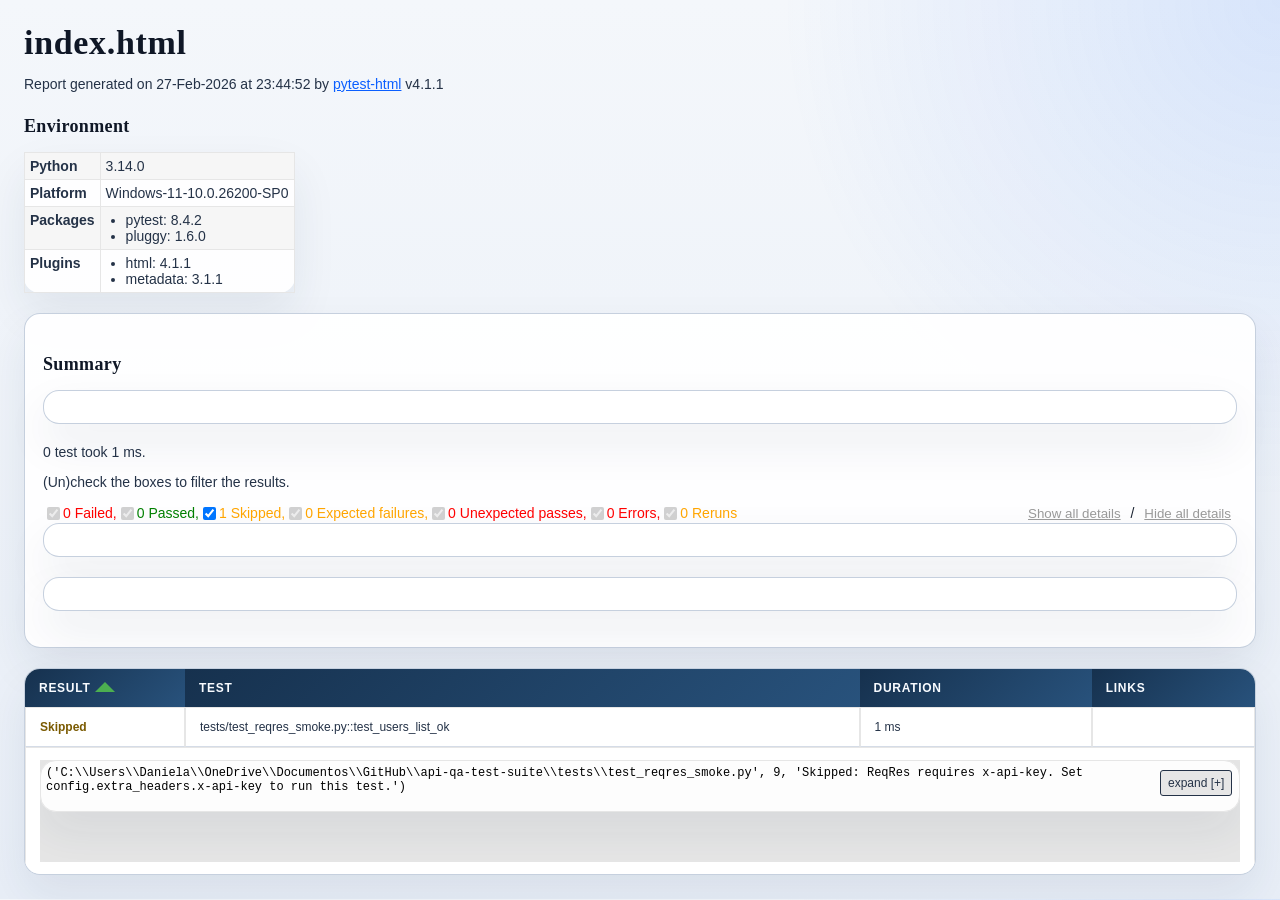
==== docs/assets/reports/api-qa/index.html @ 3cb4ff13 "Style pytest-html report" ====
<!DOCTYPE html>
<html>
  <head>
    <meta charset="utf-8"/>
    <title id="head-title">index.html</title>
      <style type="text/css">body {
  font-family: Helvetica, Arial, sans-serif;
  font-size: 12px;
  /* do not increase min-width as some may use split screens */
  min-width: 800px;
  color: #999;
}

h1 {
  font-size: 24px;
  color: black;
}

h2 {
  font-size: 16px;
  color: black;
}

p {
  color: black;
}

a {
  color: #999;
}

table {
  border-collapse: collapse;
}

/******************************
 * SUMMARY INFORMATION
 ******************************/
#environment td {
  padding: 5px;
  border: 1px solid #e6e6e6;
  vertical-align: top;
}
#environment tr:nth-child(odd) {
  background-color: #f6f6f6;
}
#environment ul {
  margin: 0;
  padding: 0 20px;
}

/******************************
 * TEST RESULT COLORS
 ******************************/
span.passed,
.passed .col-result {
  color: green;
}

span.skipped,
span.xfailed,
span.rerun,
.skipped .col-result,
.xfailed .col-result,
.rerun .col-result {
  color: orange;
}

span.error,
span.failed,
span.xpassed,
.error .col-result,
.failed .col-result,
.xpassed .col-result {
  color: red;
}

.col-links__extra {
  margin-right: 3px;
}

/******************************
 * RESULTS TABLE
 *
 * 1. Table Layout
 * 2. Extra
 * 3. Sorting items
 *
 ******************************/
/*------------------
 * 1. Table Layout
 *------------------*/
#results-table {
  border: 1px solid #e6e6e6;
  color: #999;
  font-size: 12px;
  width: 100%;
}
#results-table th,
#results-table td {
  padding: 5px;
  border: 1px solid #e6e6e6;
  text-align: left;
}
#results-table th {
  font-weight: bold;
}

/*------------------
 * 2. Extra
 *------------------*/
.logwrapper {
  max-height: 230px;
  overflow-y: scroll;
  background-color: #e6e6e6;
}
.logwrapper.expanded {
  max-height: none;
}
.logwrapper.expanded .logexpander:after {
  content: "collapse [-]";
}
.logwrapper .logexpander {
  z-index: 1;
  position: sticky;
  top: 10px;
  width: max-content;
  border: 1px solid;
  border-radius: 3px;
  padding: 5px 7px;
  margin: 10px 0 10px calc(100% - 80px);
  cursor: pointer;
  background-color: #e6e6e6;
}
.logwrapper .logexpander:after {
  content: "expand [+]";
}
.logwrapper .logexpander:hover {
  color: #000;
  border-color: #000;
}
.logwrapper .log {
  min-height: 40px;
  position: relative;
  top: -50px;
  height: calc(100% + 50px);
  border: 1px solid #e6e6e6;
  color: black;
  display: block;
  font-family: "Courier New", Courier, monospace;
  padding: 5px;
  padding-right: 80px;
  white-space: pre-wrap;
}

div.media {
  border: 1px solid #e6e6e6;
  float: right;
  height: 240px;
  margin: 0 5px;
  overflow: hidden;
  width: 320px;
}

.media-container {
  display: grid;
  grid-template-columns: 25px auto 25px;
  align-items: center;
  flex: 1 1;
  overflow: hidden;
  height: 200px;
}

.media-container--fullscreen {
  grid-template-columns: 0px auto 0px;
}

.media-container__nav--right,
.media-container__nav--left {
  text-align: center;
  cursor: pointer;
}

.media-container__viewport {
  cursor: pointer;
  text-align: center;
  height: inherit;
}
.media-container__viewport img,
.media-container__viewport video {
  object-fit: cover;
  width: 100%;
  max-height: 100%;
}

.media__name,
.media__counter {
  display: flex;
  flex-direction: row;
  justify-content: space-around;
  flex: 0 0 25px;
  align-items: center;
}

.collapsible td:not(.col-links) {
  cursor: pointer;
}
.collapsible td:not(.col-links):hover::after {
  color: #bbb;
  font-style: italic;
  cursor: pointer;
}

.col-result {
  width: 130px;
}
.col-result:hover::after {
  content: " (hide details)";
}

.col-result.collapsed:hover::after {
  content: " (show details)";
}

#environment-header h2:hover::after {
  content: " (hide details)";
  color: #bbb;
  font-style: italic;
  cursor: pointer;
  font-size: 12px;
}

#environment-header.collapsed h2:hover::after {
  content: " (show details)";
  color: #bbb;
  font-style: italic;
  cursor: pointer;
  font-size: 12px;
}

/*------------------
 * 3. Sorting items
 *------------------*/
.sortable {
  cursor: pointer;
}
.sortable.desc:after {
  content: " ";
  position: relative;
  left: 5px;
  bottom: -12.5px;
  border: 10px solid #4caf50;
  border-bottom: 0;
  border-left-color: transparent;
  border-right-color: transparent;
}
.sortable.asc:after {
  content: " ";
  position: relative;
  left: 5px;
  bottom: 12.5px;
  border: 10px solid #4caf50;
  border-top: 0;
  border-left-color: transparent;
  border-right-color: transparent;
}

.hidden, .summary__reload__button.hidden {
  display: none;
}

.summary__data {
  flex: 0 0 550px;
}
.summary__reload {
  flex: 1 1;
  display: flex;
  justify-content: center;
}
.summary__reload__button {
  flex: 0 0 300px;
  display: flex;
  color: white;
  font-weight: bold;
  background-color: #4caf50;
  text-align: center;
  justify-content: center;
  align-items: center;
  border-radius: 3px;
  cursor: pointer;
}
.summary__reload__button:hover {
  background-color: #46a049;
}
.summary__spacer {
  flex: 0 0 550px;
}

.controls {
  display: flex;
  justify-content: space-between;
}

.filters,
.collapse {
  display: flex;
  align-items: center;
}
.filters button,
.collapse button {
  color: #999;
  border: none;
  background: none;
  cursor: pointer;
  text-decoration: underline;
}
.filters button:hover,
.collapse button:hover {
  color: #ccc;
}

.filter__label {
  margin-right: 10px;
}

/******************************
 * CUSTOM CSS
 * config\pytest-html.css
 ******************************/

body {
  background:
    radial-gradient(circle at top right, rgba(11, 95, 255, 0.12), transparent 32%),
    linear-gradient(180deg, #f4f7fb 0%, #e8eef7 100%);
  color: #18212f;
  font-family: "Segoe UI", "Trebuchet MS", sans-serif;
  font-size: 14px;
  margin: 0;
  min-width: 0;
  padding: 24px;
}

h1,
h2,
h3,
h4,
h5,
h6 {
  color: #0f1726;
  font-family: "Georgia", "Times New Roman", serif;
  font-weight: 700;
  letter-spacing: 0.02em;
}

h1 {
  font-size: 34px;
  margin: 0 0 10px;
}

h2 {
  font-size: 18px;
  margin-top: 24px;
}

p,
span,
td,
th,
li {
  color: #243247;
}

a {
  color: #0b5fff;
}

#environment,
#results-table,
.log,
.additional-summary,
.summary {
  background: rgba(255, 255, 255, 0.92);
  border: 1px solid rgba(151, 169, 196, 0.55);
  border-radius: 16px;
  box-shadow: 0 20px 45px rgba(29, 45, 71, 0.08);
}

#environment,
.summary,
.additional-summary {
  margin-bottom: 20px;
  padding: 16px 18px;
}

#results-table {
  border-collapse: separate;
  border-spacing: 0;
  overflow: hidden;
  width: 100%;
}

#results-table th {
  background: linear-gradient(135deg, #16314e 0%, #28527c 100%);
  border: 0;
  color: #f8fbff;
  font-size: 12px;
  font-weight: 600;
  letter-spacing: 0.06em;
  padding: 12px 14px;
  text-transform: uppercase;
}

#results-table td {
  background: rgba(255, 255, 255, 0.9);
  border-bottom: 1px solid rgba(151, 169, 196, 0.4);
  padding: 12px 14px;
}

#results-table tr:last-child td {
  border-bottom: 0;
}

.results-table-row .col-result {
  font-weight: 700;
}

.passed .col-result {
  color: #0b7a4b;
}

.failed .col-result {
  color: #b42318;
}

.skipped .col-result {
  color: #7a5a00;
}

.log {
  margin-top: 14px;
  padding: 16px;
}

.log pre,
pre {
  background: #0f1726;
  border-radius: 12px;
  color: #e7edf7;
  overflow-x: auto;
  padding: 14px;
}

.filter,
.summary__data,
.toggleButton,
button {
  border-radius: 999px;
}

table#environment td:first-child,
table#environment th:first-child {
  font-weight: 700;
}

      </style>
    
  </head>
  <body>
    <h1 id="title">index.html</h1>
    <p>Report generated on 27-Feb-2026 at 23:44:52 by <a href="https://pypi.python.org/pypi/pytest-html">pytest-html</a>
        v4.1.1</p>
    <div id="environment-header">
      <h2>Environment</h2>
    </div>
    <table id="environment"></table>
    <!-- TEMPLATES -->
      <template id="template_environment_row">
      <tr>
        <td></td>
        <td></td>
      </tr>
    </template>
    <template id="template_results-table__body--empty">
      <tbody class="results-table-row">
        <tr id="not-found-message">
          <td colspan="4">No results found. Check the filters.</th>
        </tr>
    </template>
    <template id="template_results-table__tbody">
      <tbody class="results-table-row">
        <tr class="collapsible">
        </tr>
        <tr class="extras-row">
          <td class="extra" colspan="4">
            <div class="extraHTML"></div>
            <div class="media">
              <div class="media-container">
                  <div class="media-container__nav--left"><</div>
                  <div class="media-container__viewport">
                    <img src="" />
                    <video controls>
                      <source src="" type="video/mp4">
                    </video>
                  </div>
                  <div class="media-container__nav--right">></div>
                </div>
                <div class="media__name"></div>
                <div class="media__counter"></div>
            </div>
            <div class="logwrapper">
              <div class="logexpander"></div>
              <div class="log"></div>
            </div>
          </td>
        </tr>
      </tbody>
    </template>
    <!-- END TEMPLATES -->
    <div class="summary">
      <div class="summary__data">
        <h2>Summary</h2>
        <div class="additional-summary prefix">
        </div>
        <p class="run-count">0 test took 1 ms.</p>
        <p class="filter">(Un)check the boxes to filter the results.</p>
        <div class="summary__reload">
          <div class="summary__reload__button hidden" onclick="location.reload()">
            <div>There are still tests running. <br />Reload this page to get the latest results!</div>
          </div>
        </div>
        <div class="summary__spacer"></div>
        <div class="controls">
          <div class="filters">
            <input checked="true" class="filter" name="filter_checkbox" type="checkbox" data-test-result="failed" disabled/>
            <span class="failed">0 Failed,</span>
            <input checked="true" class="filter" name="filter_checkbox" type="checkbox" data-test-result="passed" disabled/>
            <span class="passed">0 Passed,</span>
            <input checked="true" class="filter" name="filter_checkbox" type="checkbox" data-test-result="skipped" />
            <span class="skipped">1 Skipped,</span>
            <input checked="true" class="filter" name="filter_checkbox" type="checkbox" data-test-result="xfailed" disabled/>
            <span class="xfailed">0 Expected failures,</span>
            <input checked="true" class="filter" name="filter_checkbox" type="checkbox" data-test-result="xpassed" disabled/>
            <span class="xpassed">0 Unexpected passes,</span>
            <input checked="true" class="filter" name="filter_checkbox" type="checkbox" data-test-result="error" disabled/>
            <span class="error">0 Errors,</span>
            <input checked="true" class="filter" name="filter_checkbox" type="checkbox" data-test-result="rerun" disabled/>
            <span class="rerun">0 Reruns</span>
          </div>
          <div class="collapse">
            <button id="show_all_details">Show all details</button>&nbsp;/&nbsp;<button id="hide_all_details">Hide all details</button>
          </div>
        </div>
      </div>
      <div class="additional-summary summary">
      </div>
      <div class="additional-summary postfix">
      </div>
    </div>
    <table id="results-table">
      <thead id="results-table-head">
        <tr>
          <th class="sortable" data-column-type="result">Result</th>
          <th class="sortable" data-column-type="testId">Test</th>
          <th class="sortable" data-column-type="duration">Duration</th>
          <th>Links</th>
        </tr>
      </thead>
    </table>
  </body>
  <footer>
    <div id="data-container" data-jsonblob="{&#34;environment&#34;: {&#34;Python&#34;: &#34;3.14.0&#34;, &#34;Platform&#34;: &#34;Windows-11-10.0.26200-SP0&#34;, &#34;Packages&#34;: {&#34;pytest&#34;: &#34;8.4.2&#34;, &#34;pluggy&#34;: &#34;1.6.0&#34;}, &#34;Plugins&#34;: {&#34;html&#34;: &#34;4.1.1&#34;, &#34;metadata&#34;: &#34;3.1.1&#34;}}, &#34;tests&#34;: {&#34;tests/test_reqres_smoke.py::test_users_list_ok&#34;: [{&#34;extras&#34;: [], &#34;result&#34;: &#34;Skipped&#34;, &#34;testId&#34;: &#34;tests/test_reqres_smoke.py::test_users_list_ok&#34;, &#34;duration&#34;: &#34;1 ms&#34;, &#34;resultsTableRow&#34;: [&#34;&lt;td class=\&#34;col-result\&#34;&gt;Skipped&lt;/td&gt;&#34;, &#34;&lt;td class=\&#34;col-testId\&#34;&gt;tests/test_reqres_smoke.py::test_users_list_ok&lt;/td&gt;&#34;, &#34;&lt;td class=\&#34;col-duration\&#34;&gt;1 ms&lt;/td&gt;&#34;, &#34;&lt;td class=\&#34;col-links\&#34;&gt;&lt;/td&gt;&#34;], &#34;log&#34;: &#34;(&amp;#x27;C:\\\\Users\\\\Daniela\\\\OneDrive\\\\Documentos\\\\GitHub\\\\api-qa-test-suite\\\\tests\\\\test_reqres_smoke.py&amp;#x27;, 9, &amp;#x27;Skipped: ReqRes requires x-api-key. Set config.extra_headers.x-api-key to run this test.&amp;#x27;)\n&#34;}]}, &#34;renderCollapsed&#34;: [&#34;passed&#34;], &#34;initialSort&#34;: &#34;result&#34;, &#34;title&#34;: &#34;index.html&#34;}"></div>
    <script>
      (function(){function r(e,n,t){function o(i,f){if(!n[i]){if(!e[i]){var c="function"==typeof require&&require;if(!f&&c)return c(i,!0);if(u)return u(i,!0);var a=new Error("Cannot find module '"+i+"'");throw a.code="MODULE_NOT_FOUND",a}var p=n[i]={exports:{}};e[i][0].call(p.exports,function(r){var n=e[i][1][r];return o(n||r)},p,p.exports,r,e,n,t)}return n[i].exports}for(var u="function"==typeof require&&require,i=0;i<t.length;i++)o(t[i]);return o}return r})()({1:[function(require,module,exports){
const { getCollapsedCategory, setCollapsedIds } = require('./storage.js')

class DataManager {
    setManager(data) {
        const collapsedCategories = [...getCollapsedCategory(data.renderCollapsed)]
        const collapsedIds = []
        const tests = Object.values(data.tests).flat().map((test, index) => {
            const collapsed = collapsedCategories.includes(test.result.toLowerCase())
            const id = `test_${index}`
            if (collapsed) {
                collapsedIds.push(id)
            }
            return {
                ...test,
                id,
                collapsed,
            }
        })
        const dataBlob = { ...data, tests }
        this.data = { ...dataBlob }
        this.renderData = { ...dataBlob }
        setCollapsedIds(collapsedIds)
    }

    get allData() {
        return { ...this.data }
    }

    resetRender() {
        this.renderData = { ...this.data }
    }

    setRender(data) {
        this.renderData.tests = [...data]
    }

    toggleCollapsedItem(id) {
        this.renderData.tests = this.renderData.tests.map((test) =>
            test.id === id ? { ...test, collapsed: !test.collapsed } : test,
        )
    }

    set allCollapsed(collapsed) {
        this.renderData = { ...this.renderData, tests: [...this.renderData.tests.map((test) => (
            { ...test, collapsed }
        ))] }
    }

    get testSubset() {
        return [...this.renderData.tests]
    }

    get environment() {
        return this.renderData.environment
    }

    get initialSort() {
        return this.data.initialSort
    }
}

module.exports = {
    manager: new DataManager(),
}

},{"./storage.js":8}],2:[function(require,module,exports){
const mediaViewer = require('./mediaviewer.js')
const templateEnvRow = document.getElementById('template_environment_row')
const templateResult = document.getElementById('template_results-table__tbody')

function htmlToElements(html) {
    const temp = document.createElement('template')
    temp.innerHTML = html
    return temp.content.childNodes
}

const find = (selector, elem) => {
    if (!elem) {
        elem = document
    }
    return elem.querySelector(selector)
}

const findAll = (selector, elem) => {
    if (!elem) {
        elem = document
    }
    return [...elem.querySelectorAll(selector)]
}

const dom = {
    getStaticRow: (key, value) => {
        const envRow = templateEnvRow.content.cloneNode(true)
        const isObj = typeof value === 'object' && value !== null
        const values = isObj ? Object.keys(value).map((k) => `${k}: ${value[k]}`) : null

        const valuesElement = htmlToElements(
            values ? `<ul>${values.map((val) => `<li>${val}</li>`).join('')}<ul>` : `<div>${value}</div>`)[0]
        const td = findAll('td', envRow)
        td[0].textContent = key
        td[1].appendChild(valuesElement)

        return envRow
    },
    getResultTBody: ({ testId, id, log, extras, resultsTableRow, tableHtml, result, collapsed }) => {
        const resultBody = templateResult.content.cloneNode(true)
        resultBody.querySelector('tbody').classList.add(result.toLowerCase())
        resultBody.querySelector('tbody').id = testId
        resultBody.querySelector('.collapsible').dataset.id = id

        resultsTableRow.forEach((html) => {
            const t = document.createElement('template')
            t.innerHTML = html
            resultBody.querySelector('.collapsible').appendChild(t.content)
        })

        if (log) {
            // Wrap lines starting with "E" with span.error to color those lines red
            const wrappedLog = log.replace(/^E.*$/gm, (match) => `<span class="error">${match}</span>`)
            resultBody.querySelector('.log').innerHTML = wrappedLog
        } else {
            resultBody.querySelector('.log').remove()
        }

        if (collapsed) {
            resultBody.querySelector('.collapsible > td')?.classList.add('collapsed')
            resultBody.querySelector('.extras-row').classList.add('hidden')
        } else {
            resultBody.querySelector('.collapsible > td')?.classList.remove('collapsed')
        }

        const media = []
        extras?.forEach(({ name, format_type, content }) => {
            if (['image', 'video'].includes(format_type)) {
                media.push({ path: content, name, format_type })
            }

            if (format_type === 'html') {
                resultBody.querySelector('.extraHTML').insertAdjacentHTML('beforeend', `<div>${content}</div>`)
            }
        })
        mediaViewer.setup(resultBody, media)

        // Add custom html from the pytest_html_results_table_html hook
        tableHtml?.forEach((item) => {
            resultBody.querySelector('td[class="extra"]').insertAdjacentHTML('beforeend', item)
        })

        return resultBody
    },
}

module.exports = {
    dom,
    htmlToElements,
    find,
    findAll,
}

},{"./mediaviewer.js":6}],3:[function(require,module,exports){
const { manager } = require('./datamanager.js')
const { doSort } = require('./sort.js')
const storageModule = require('./storage.js')

const getFilteredSubSet = (filter) =>
    manager.allData.tests.filter(({ result }) => filter.includes(result.toLowerCase()))

const doInitFilter = () => {
    const currentFilter = storageModule.getVisible()
    const filteredSubset = getFilteredSubSet(currentFilter)
    manager.setRender(filteredSubset)
}

const doFilter = (type, show) => {
    if (show) {
        storageModule.showCategory(type)
    } else {
        storageModule.hideCategory(type)
    }

    const currentFilter = storageModule.getVisible()
    const filteredSubset = getFilteredSubSet(currentFilter)
    manager.setRender(filteredSubset)

    const sortColumn = storageModule.getSort()
    doSort(sortColumn, true)
}

module.exports = {
    doFilter,
    doInitFilter,
}

},{"./datamanager.js":1,"./sort.js":7,"./storage.js":8}],4:[function(require,module,exports){
const { redraw, bindEvents, renderStatic } = require('./main.js')
const { doInitFilter } = require('./filter.js')
const { doInitSort } = require('./sort.js')
const { manager } = require('./datamanager.js')
const data = JSON.parse(document.getElementById('data-container').dataset.jsonblob)

function init() {
    manager.setManager(data)
    doInitFilter()
    doInitSort()
    renderStatic()
    redraw()
    bindEvents()
}

init()

},{"./datamanager.js":1,"./filter.js":3,"./main.js":5,"./sort.js":7}],5:[function(require,module,exports){
const { dom, find, findAll } = require('./dom.js')
const { manager } = require('./datamanager.js')
const { doSort } = require('./sort.js')
const { doFilter } = require('./filter.js')
const {
    getVisible,
    getCollapsedIds,
    setCollapsedIds,
    getSort,
    getSortDirection,
    possibleFilters,
} = require('./storage.js')

const removeChildren = (node) => {
    while (node.firstChild) {
        node.removeChild(node.firstChild)
    }
}

const renderStatic = () => {
    const renderEnvironmentTable = () => {
        const environment = manager.environment
        const rows = Object.keys(environment).map((key) => dom.getStaticRow(key, environment[key]))
        const table = document.getElementById('environment')
        removeChildren(table)
        rows.forEach((row) => table.appendChild(row))
    }
    renderEnvironmentTable()
}

const addItemToggleListener = (elem) => {
    elem.addEventListener('click', ({ target }) => {
        const id = target.parentElement.dataset.id
        manager.toggleCollapsedItem(id)

        const collapsedIds = getCollapsedIds()
        if (collapsedIds.includes(id)) {
            const updated = collapsedIds.filter((item) => item !== id)
            setCollapsedIds(updated)
        } else {
            collapsedIds.push(id)
            setCollapsedIds(collapsedIds)
        }
        redraw()
    })
}

const renderContent = (tests) => {
    const sortAttr = getSort(manager.initialSort)
    const sortAsc = JSON.parse(getSortDirection())
    const rows = tests.map(dom.getResultTBody)
    const table = document.getElementById('results-table')
    const tableHeader = document.getElementById('results-table-head')

    const newTable = document.createElement('table')
    newTable.id = 'results-table'

    // remove all sorting classes and set the relevant
    findAll('.sortable', tableHeader).forEach((elem) => elem.classList.remove('asc', 'desc'))
    tableHeader.querySelector(`.sortable[data-column-type="${sortAttr}"]`)?.classList.add(sortAsc ? 'desc' : 'asc')
    newTable.appendChild(tableHeader)

    if (!rows.length) {
        const emptyTable = document.getElementById('template_results-table__body--empty').content.cloneNode(true)
        newTable.appendChild(emptyTable)
    } else {
        rows.forEach((row) => {
            if (!!row) {
                findAll('.collapsible td:not(.col-links', row).forEach(addItemToggleListener)
                find('.logexpander', row).addEventListener('click',
                    (evt) => evt.target.parentNode.classList.toggle('expanded'),
                )
                newTable.appendChild(row)
            }
        })
    }

    table.replaceWith(newTable)
}

const renderDerived = () => {
    const currentFilter = getVisible()
    possibleFilters.forEach((result) => {
        const input = document.querySelector(`input[data-test-result="${result}"]`)
        input.checked = currentFilter.includes(result)
    })
}

const bindEvents = () => {
    const filterColumn = (evt) => {
        const { target: element } = evt
        const { testResult } = element.dataset

        doFilter(testResult, element.checked)
        const collapsedIds = getCollapsedIds()
        const updated = manager.renderData.tests.map((test) => {
            return {
                ...test,
                collapsed: collapsedIds.includes(test.id),
            }
        })
        manager.setRender(updated)
        redraw()
    }

    const header = document.getElementById('environment-header')
    header.addEventListener('click', () => {
        const table = document.getElementById('environment')
        table.classList.toggle('hidden')
        header.classList.toggle('collapsed')
    })

    findAll('input[name="filter_checkbox"]').forEach((elem) => {
        elem.addEventListener('click', filterColumn)
    })

    findAll('.sortable').forEach((elem) => {
        elem.addEventListener('click', (evt) => {
            const { target: element } = evt
            const { columnType } = element.dataset
            doSort(columnType)
            redraw()
        })
    })

    document.getElementById('show_all_details').addEventListener('click', () => {
        manager.allCollapsed = false
        setCollapsedIds([])
        redraw()
    })
    document.getElementById('hide_all_details').addEventListener('click', () => {
        manager.allCollapsed = true
        const allIds = manager.renderData.tests.map((test) => test.id)
        setCollapsedIds(allIds)
        redraw()
    })
}

const redraw = () => {
    const { testSubset } = manager

    renderContent(testSubset)
    renderDerived()
}

module.exports = {
    redraw,
    bindEvents,
    renderStatic,
}

},{"./datamanager.js":1,"./dom.js":2,"./filter.js":3,"./sort.js":7,"./storage.js":8}],6:[function(require,module,exports){
class MediaViewer {
    constructor(assets) {
        this.assets = assets
        this.index = 0
    }

    nextActive() {
        this.index = this.index === this.assets.length - 1 ? 0 : this.index + 1
        return [this.activeFile, this.index]
    }

    prevActive() {
        this.index = this.index === 0 ? this.assets.length - 1 : this.index -1
        return [this.activeFile, this.index]
    }

    get currentIndex() {
        return this.index
    }

    get activeFile() {
        return this.assets[this.index]
    }
}


const setup = (resultBody, assets) => {
    if (!assets.length) {
        resultBody.querySelector('.media').classList.add('hidden')
        return
    }

    const mediaViewer = new MediaViewer(assets)
    const container = resultBody.querySelector('.media-container')
    const leftArrow = resultBody.querySelector('.media-container__nav--left')
    const rightArrow = resultBody.querySelector('.media-container__nav--right')
    const mediaName = resultBody.querySelector('.media__name')
    const counter = resultBody.querySelector('.media__counter')
    const imageEl = resultBody.querySelector('img')
    const sourceEl = resultBody.querySelector('source')
    const videoEl = resultBody.querySelector('video')

    const setImg = (media, index) => {
        if (media?.format_type === 'image') {
            imageEl.src = media.path

            imageEl.classList.remove('hidden')
            videoEl.classList.add('hidden')
        } else if (media?.format_type === 'video') {
            sourceEl.src = media.path

            videoEl.classList.remove('hidden')
            imageEl.classList.add('hidden')
        }

        mediaName.innerText = media?.name
        counter.innerText = `${index + 1} / ${assets.length}`
    }
    setImg(mediaViewer.activeFile, mediaViewer.currentIndex)

    const moveLeft = () => {
        const [media, index] = mediaViewer.prevActive()
        setImg(media, index)
    }
    const doRight = () => {
        const [media, index] = mediaViewer.nextActive()
        setImg(media, index)
    }
    const openImg = () => {
        window.open(mediaViewer.activeFile.path, '_blank')
    }
    if (assets.length === 1) {
        container.classList.add('media-container--fullscreen')
    } else {
        leftArrow.addEventListener('click', moveLeft)
        rightArrow.addEventListener('click', doRight)
    }
    imageEl.addEventListener('click', openImg)
}

module.exports = {
    setup,
}

},{}],7:[function(require,module,exports){
const { manager } = require('./datamanager.js')
const storageModule = require('./storage.js')

const genericSort = (list, key, ascending, customOrder) => {
    let sorted
    if (customOrder) {
        sorted = list.sort((a, b) => {
            const aValue = a.result.toLowerCase()
            const bValue = b.result.toLowerCase()

            const aIndex = customOrder.findIndex((item) => item.toLowerCase() === aValue)
            const bIndex = customOrder.findIndex((item) => item.toLowerCase() === bValue)

            // Compare the indices to determine the sort order
            return aIndex - bIndex
        })
    } else {
        sorted = list.sort((a, b) => a[key] === b[key] ? 0 : a[key] > b[key] ? 1 : -1)
    }

    if (ascending) {
        sorted.reverse()
    }
    return sorted
}

const durationSort = (list, ascending) => {
    const parseDuration = (duration) => {
        if (duration.includes(':')) {
            // If it's in the format "HH:mm:ss"
            const [hours, minutes, seconds] = duration.split(':').map(Number)
            return (hours * 3600 + minutes * 60 + seconds) * 1000
        } else {
            // If it's in the format "nnn ms"
            return parseInt(duration)
        }
    }
    const sorted = list.sort((a, b) => parseDuration(a['duration']) - parseDuration(b['duration']))
    if (ascending) {
        sorted.reverse()
    }
    return sorted
}

const doInitSort = () => {
    const type = storageModule.getSort(manager.initialSort)
    const ascending = storageModule.getSortDirection()
    const list = manager.testSubset
    const initialOrder = ['Error', 'Failed', 'Rerun', 'XFailed', 'XPassed', 'Skipped', 'Passed']

    storageModule.setSort(type)
    storageModule.setSortDirection(ascending)

    if (type?.toLowerCase() === 'original') {
        manager.setRender(list)
    } else {
        let sortedList
        switch (type) {
        case 'duration':
            sortedList = durationSort(list, ascending)
            break
        case 'result':
            sortedList = genericSort(list, type, ascending, initialOrder)
            break
        default:
            sortedList = genericSort(list, type, ascending)
            break
        }
        manager.setRender(sortedList)
    }
}

const doSort = (type, skipDirection) => {
    const newSortType = storageModule.getSort(manager.initialSort) !== type
    const currentAsc = storageModule.getSortDirection()
    let ascending
    if (skipDirection) {
        ascending = currentAsc
    } else {
        ascending = newSortType ? false : !currentAsc
    }
    storageModule.setSort(type)
    storageModule.setSortDirection(ascending)

    const list = manager.testSubset
    const sortedList = type === 'duration' ? durationSort(list, ascending) : genericSort(list, type, ascending)
    manager.setRender(sortedList)
}

module.exports = {
    doInitSort,
    doSort,
}

},{"./datamanager.js":1,"./storage.js":8}],8:[function(require,module,exports){
const possibleFilters = [
    'passed',
    'skipped',
    'failed',
    'error',
    'xfailed',
    'xpassed',
    'rerun',
]

const getVisible = () => {
    const url = new URL(window.location.href)
    const settings = new URLSearchParams(url.search).get('visible')
    const lower = (item) => {
        const lowerItem = item.toLowerCase()
        if (possibleFilters.includes(lowerItem)) {
            return lowerItem
        }
        return null
    }
    return settings === null ?
        possibleFilters :
        [...new Set(settings?.split(',').map(lower).filter((item) => item))]
}

const hideCategory = (categoryToHide) => {
    const url = new URL(window.location.href)
    const visibleParams = new URLSearchParams(url.search).get('visible')
    const currentVisible = visibleParams ? visibleParams.split(',') : [...possibleFilters]
    const settings = [...new Set(currentVisible)].filter((f) => f !== categoryToHide).join(',')

    url.searchParams.set('visible', settings)
    window.history.pushState({}, null, unescape(url.href))
}

const showCategory = (categoryToShow) => {
    if (typeof window === 'undefined') {
        return
    }
    const url = new URL(window.location.href)
    const currentVisible = new URLSearchParams(url.search).get('visible')?.split(',').filter(Boolean) ||
        [...possibleFilters]
    const settings = [...new Set([categoryToShow, ...currentVisible])]
    const noFilter = possibleFilters.length === settings.length || !settings.length

    noFilter ? url.searchParams.delete('visible') : url.searchParams.set('visible', settings.join(','))
    window.history.pushState({}, null, unescape(url.href))
}

const getSort = (initialSort) => {
    const url = new URL(window.location.href)
    let sort = new URLSearchParams(url.search).get('sort')
    if (!sort) {
        sort = initialSort || 'result'
    }
    return sort
}

const setSort = (type) => {
    const url = new URL(window.location.href)
    url.searchParams.set('sort', type)
    window.history.pushState({}, null, unescape(url.href))
}

const getCollapsedCategory = (renderCollapsed) => {
    let categories
    if (typeof window !== 'undefined') {
        const url = new URL(window.location.href)
        const collapsedItems = new URLSearchParams(url.search).get('collapsed')
        switch (true) {
        case !renderCollapsed && collapsedItems === null:
            categories = ['passed']
            break
        case collapsedItems?.length === 0 || /^["']{2}$/.test(collapsedItems):
            categories = []
            break
        case /^all$/.test(collapsedItems) || collapsedItems === null && /^all$/.test(renderCollapsed):
            categories = [...possibleFilters]
            break
        default:
            categories = collapsedItems?.split(',').map((item) => item.toLowerCase()) || renderCollapsed
            break
        }
    } else {
        categories = []
    }
    return categories
}

const getSortDirection = () => JSON.parse(sessionStorage.getItem('sortAsc')) || false
const setSortDirection = (ascending) => sessionStorage.setItem('sortAsc', ascending)

const getCollapsedIds = () => JSON.parse(sessionStorage.getItem('collapsedIds')) || []
const setCollapsedIds = (list) => sessionStorage.setItem('collapsedIds', JSON.stringify(list))

module.exports = {
    getVisible,
    hideCategory,
    showCategory,
    getCollapsedIds,
    setCollapsedIds,
    getSort,
    setSort,
    getSortDirection,
    setSortDirection,
    getCollapsedCategory,
    possibleFilters,
}

},{}]},{},[4]);
    </script>
  </footer>
</html>
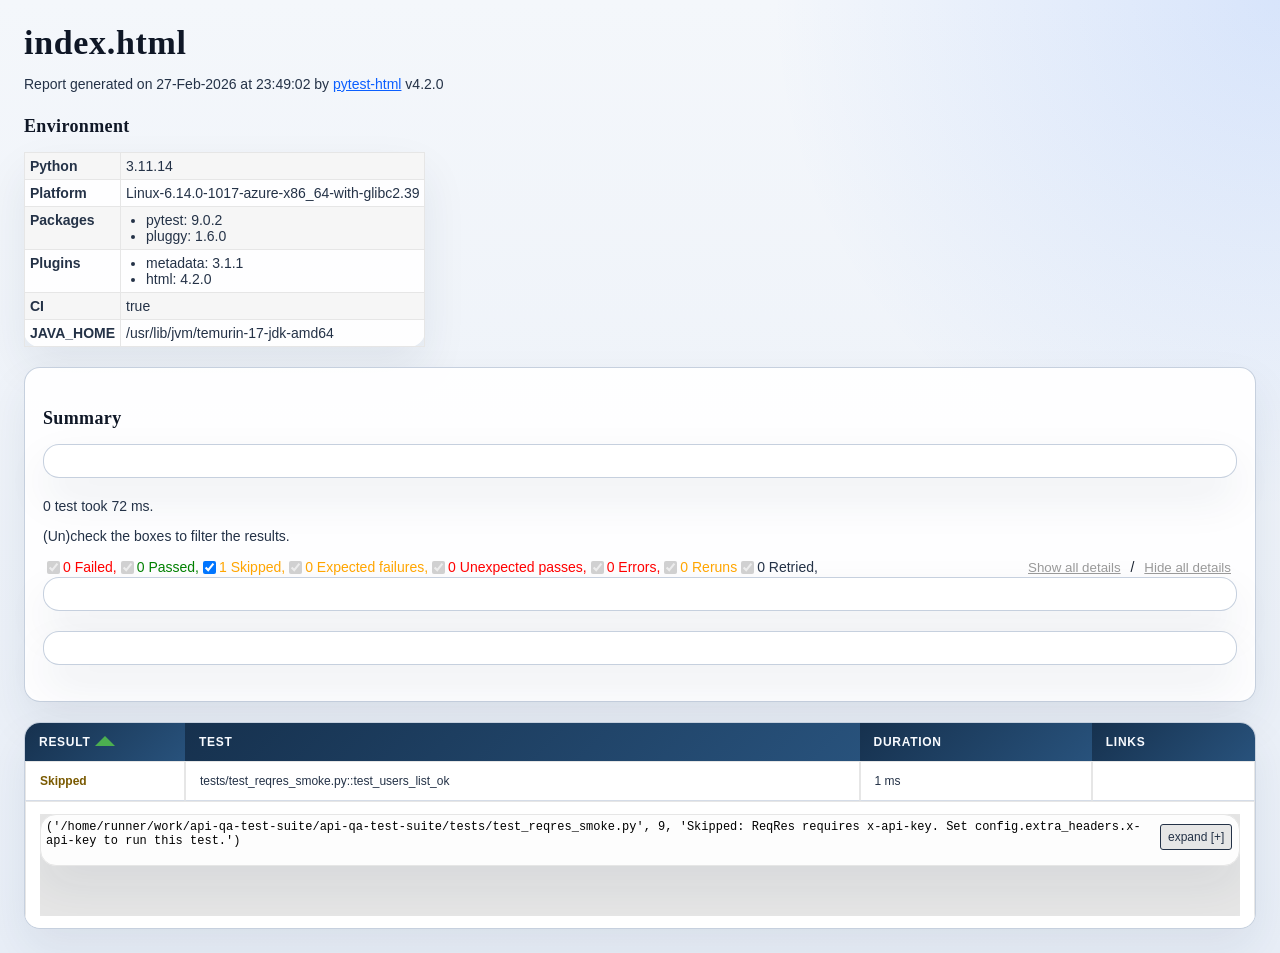
==== commit 80835c65: "Update API QA report" ====
--- a/docs/assets/reports/api-qa/index.html
+++ b/docs/assets/reports/api-qa/index.html
@@ -325,7 +325,7 @@
 
 /******************************
  * CUSTOM CSS
- * config\pytest-html.css
+ * config/pytest-html.css
  ******************************/
 
 body {
@@ -467,8 +467,8 @@
   </head>
   <body>
     <h1 id="title">index.html</h1>
-    <p>Report generated on 27-Feb-2026 at 23:44:52 by <a href="https://pypi.python.org/pypi/pytest-html">pytest-html</a>
-        v4.1.1</p>
+    <p>Report generated on 27-Feb-2026 at 23:49:02 by <a href="https://pypi.python.org/pypi/pytest-html">pytest-html</a>
+        v4.2.0</p>
     <div id="environment-header">
       <h2>Environment</h2>
     </div>
@@ -483,8 +483,9 @@
     <template id="template_results-table__body--empty">
       <tbody class="results-table-row">
         <tr id="not-found-message">
-          <td colspan="4">No results found. Check the filters.</th>
+          <td colspan="4">No results found. Check the filters.</td>
         </tr>
+      </tbody>
     </template>
     <template id="template_results-table__tbody">
       <tbody class="results-table-row">
@@ -495,14 +496,14 @@
             <div class="extraHTML"></div>
             <div class="media">
               <div class="media-container">
-                  <div class="media-container__nav--left"><</div>
+                  <div class="media-container__nav--left">&lt;</div>
                   <div class="media-container__viewport">
                     <img src="" />
                     <video controls>
                       <source src="" type="video/mp4">
                     </video>
                   </div>
-                  <div class="media-container__nav--right">></div>
+                  <div class="media-container__nav--right">&gt;</div>
                 </div>
                 <div class="media__name"></div>
                 <div class="media__counter"></div>
@@ -521,7 +522,7 @@
         <h2>Summary</h2>
         <div class="additional-summary prefix">
         </div>
-        <p class="run-count">0 test took 1 ms.</p>
+        <p class="run-count">0 test took 72 ms.</p>
         <p class="filter">(Un)check the boxes to filter the results.</p>
         <div class="summary__reload">
           <div class="summary__reload__button hidden" onclick="location.reload()">
@@ -531,20 +532,22 @@
         <div class="summary__spacer"></div>
         <div class="controls">
           <div class="filters">
-            <input checked="true" class="filter" name="filter_checkbox" type="checkbox" data-test-result="failed" disabled/>
+            <input checked="true" class="filter" name="filter_checkbox" type="checkbox" data-test-result="failed" disabled>
             <span class="failed">0 Failed,</span>
-            <input checked="true" class="filter" name="filter_checkbox" type="checkbox" data-test-result="passed" disabled/>
+            <input checked="true" class="filter" name="filter_checkbox" type="checkbox" data-test-result="passed" disabled>
             <span class="passed">0 Passed,</span>
-            <input checked="true" class="filter" name="filter_checkbox" type="checkbox" data-test-result="skipped" />
+            <input checked="true" class="filter" name="filter_checkbox" type="checkbox" data-test-result="skipped" >
             <span class="skipped">1 Skipped,</span>
-            <input checked="true" class="filter" name="filter_checkbox" type="checkbox" data-test-result="xfailed" disabled/>
+            <input checked="true" class="filter" name="filter_checkbox" type="checkbox" data-test-result="xfailed" disabled>
             <span class="xfailed">0 Expected failures,</span>
-            <input checked="true" class="filter" name="filter_checkbox" type="checkbox" data-test-result="xpassed" disabled/>
+            <input checked="true" class="filter" name="filter_checkbox" type="checkbox" data-test-result="xpassed" disabled>
             <span class="xpassed">0 Unexpected passes,</span>
-            <input checked="true" class="filter" name="filter_checkbox" type="checkbox" data-test-result="error" disabled/>
+            <input checked="true" class="filter" name="filter_checkbox" type="checkbox" data-test-result="error" disabled>
             <span class="error">0 Errors,</span>
-            <input checked="true" class="filter" name="filter_checkbox" type="checkbox" data-test-result="rerun" disabled/>
+            <input checked="true" class="filter" name="filter_checkbox" type="checkbox" data-test-result="rerun" disabled>
             <span class="rerun">0 Reruns</span>
+            <input checked="true" class="filter" name="filter_checkbox" type="checkbox" data-test-result="retried" disabled>
+            <span class="retried">0 Retried,</span>
           </div>
           <div class="collapse">
             <button id="show_all_details">Show all details</button>&nbsp;/&nbsp;<button id="hide_all_details">Hide all details</button>
@@ -566,9 +569,8 @@
         </tr>
       </thead>
     </table>
-  </body>
   <footer>
-    <div id="data-container" data-jsonblob="{&#34;environment&#34;: {&#34;Python&#34;: &#34;3.14.0&#34;, &#34;Platform&#34;: &#34;Windows-11-10.0.26200-SP0&#34;, &#34;Packages&#34;: {&#34;pytest&#34;: &#34;8.4.2&#34;, &#34;pluggy&#34;: &#34;1.6.0&#34;}, &#34;Plugins&#34;: {&#34;html&#34;: &#34;4.1.1&#34;, &#34;metadata&#34;: &#34;3.1.1&#34;}}, &#34;tests&#34;: {&#34;tests/test_reqres_smoke.py::test_users_list_ok&#34;: [{&#34;extras&#34;: [], &#34;result&#34;: &#34;Skipped&#34;, &#34;testId&#34;: &#34;tests/test_reqres_smoke.py::test_users_list_ok&#34;, &#34;duration&#34;: &#34;1 ms&#34;, &#34;resultsTableRow&#34;: [&#34;&lt;td class=\&#34;col-result\&#34;&gt;Skipped&lt;/td&gt;&#34;, &#34;&lt;td class=\&#34;col-testId\&#34;&gt;tests/test_reqres_smoke.py::test_users_list_ok&lt;/td&gt;&#34;, &#34;&lt;td class=\&#34;col-duration\&#34;&gt;1 ms&lt;/td&gt;&#34;, &#34;&lt;td class=\&#34;col-links\&#34;&gt;&lt;/td&gt;&#34;], &#34;log&#34;: &#34;(&amp;#x27;C:\\\\Users\\\\Daniela\\\\OneDrive\\\\Documentos\\\\GitHub\\\\api-qa-test-suite\\\\tests\\\\test_reqres_smoke.py&amp;#x27;, 9, &amp;#x27;Skipped: ReqRes requires x-api-key. Set config.extra_headers.x-api-key to run this test.&amp;#x27;)\n&#34;}]}, &#34;renderCollapsed&#34;: [&#34;passed&#34;], &#34;initialSort&#34;: &#34;result&#34;, &#34;title&#34;: &#34;index.html&#34;}"></div>
+    <div id="data-container" data-jsonblob="{&#34;environment&#34;: {&#34;Python&#34;: &#34;3.11.14&#34;, &#34;Platform&#34;: &#34;Linux-6.14.0-1017-azure-x86_64-with-glibc2.39&#34;, &#34;Packages&#34;: {&#34;pytest&#34;: &#34;9.0.2&#34;, &#34;pluggy&#34;: &#34;1.6.0&#34;}, &#34;Plugins&#34;: {&#34;metadata&#34;: &#34;3.1.1&#34;, &#34;html&#34;: &#34;4.2.0&#34;}, &#34;CI&#34;: &#34;true&#34;, &#34;JAVA_HOME&#34;: &#34;/usr/lib/jvm/temurin-17-jdk-amd64&#34;}, &#34;tests&#34;: {&#34;tests/test_reqres_smoke.py::test_users_list_ok&#34;: [{&#34;extras&#34;: [], &#34;result&#34;: &#34;Skipped&#34;, &#34;testId&#34;: &#34;tests/test_reqres_smoke.py::test_users_list_ok&#34;, &#34;duration&#34;: &#34;1 ms&#34;, &#34;resultsTableRow&#34;: [&#34;&lt;td class=\&#34;col-result\&#34;&gt;Skipped&lt;/td&gt;&#34;, &#34;&lt;td class=\&#34;col-testId\&#34;&gt;tests/test_reqres_smoke.py::test_users_list_ok&lt;/td&gt;&#34;, &#34;&lt;td class=\&#34;col-duration\&#34;&gt;1 ms&lt;/td&gt;&#34;, &#34;&lt;td class=\&#34;col-links\&#34;&gt;&lt;/td&gt;&#34;], &#34;log&#34;: &#34;(&amp;#x27;/home/runner/work/api-qa-test-suite/api-qa-test-suite/tests/test_reqres_smoke.py&amp;#x27;, 9, &amp;#x27;Skipped: ReqRes requires x-api-key. Set config.extra_headers.x-api-key to run this test.&amp;#x27;)\n&#34;}]}, &#34;renderCollapsed&#34;: [&#34;passed&#34;], &#34;initialSort&#34;: &#34;result&#34;, &#34;title&#34;: &#34;index.html&#34;}"></div>
     <script>
       (function(){function r(e,n,t){function o(i,f){if(!n[i]){if(!e[i]){var c="function"==typeof require&&require;if(!f&&c)return c(i,!0);if(u)return u(i,!0);var a=new Error("Cannot find module '"+i+"'");throw a.code="MODULE_NOT_FOUND",a}var p=n[i]={exports:{}};e[i][0].call(p.exports,function(r){var n=e[i][1][r];return o(n||r)},p,p.exports,r,e,n,t)}return n[i].exports}for(var u="function"==typeof require&&require,i=0;i<t.length;i++)o(t[i]);return o}return r})()({1:[function(require,module,exports){
 const { getCollapsedCategory, setCollapsedIds } = require('./storage.js')
@@ -696,10 +698,10 @@
         }
 
         if (collapsed) {
-            resultBody.querySelector('.collapsible > td')?.classList.add('collapsed')
+            resultBody.querySelector('.collapsible > .col-result')?.classList.add('collapsed')
             resultBody.querySelector('.extras-row').classList.add('hidden')
         } else {
-            resultBody.querySelector('.collapsible > td')?.classList.remove('collapsed')
+            resultBody.querySelector('.collapsible > .col-result')?.classList.remove('collapsed')
         }
 
         const media = []
@@ -1227,4 +1229,5 @@
 },{}]},{},[4]);
     </script>
   </footer>
+  </body>
 </html>
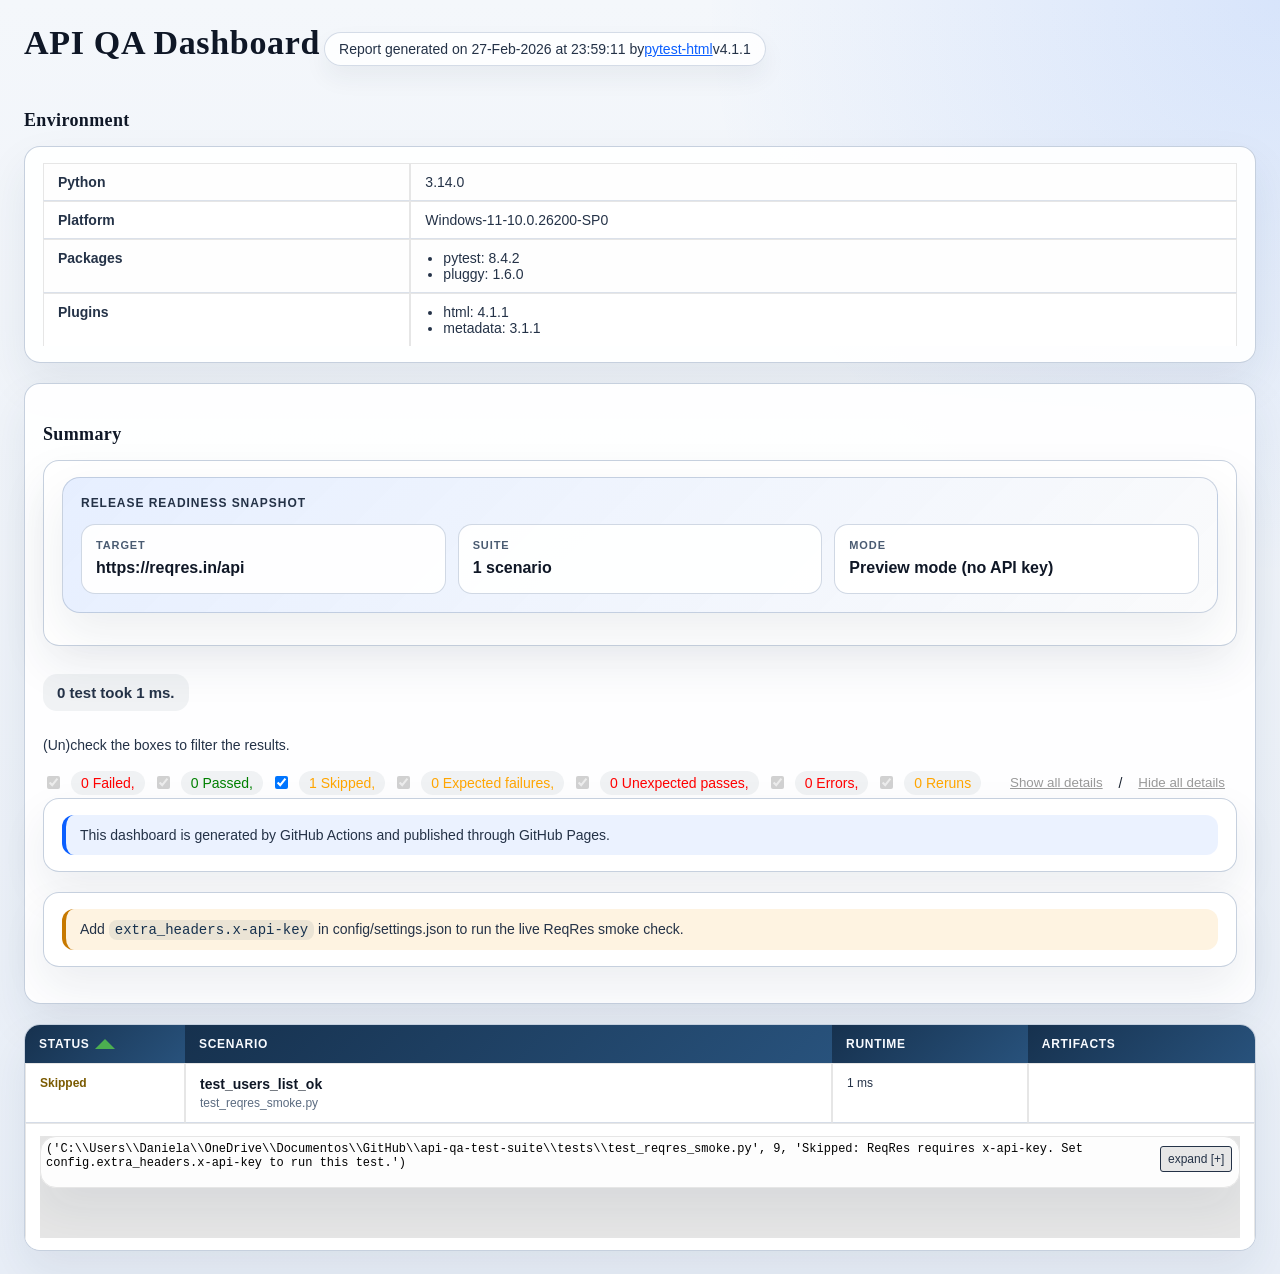
==== commit 2c416335: "Brand API QA dashboard report" ====
--- a/docs/assets/reports/api-qa/index.html
+++ b/docs/assets/reports/api-qa/index.html
@@ -2,7 +2,7 @@
 <html>
   <head>
     <meta charset="utf-8"/>
-    <title id="head-title">index.html</title>
+    <title id="head-title">API QA Dashboard</title>
       <style type="text/css">body {
   font-family: Helvetica, Arial, sans-serif;
   font-size: 12px;
@@ -325,7 +325,7 @@
 
 /******************************
  * CUSTOM CSS
- * config/pytest-html.css
+ * config\pytest-html.css
  ******************************/
 
 body {
@@ -374,6 +374,90 @@
   color: #0b5fff;
 }
 
+code {
+  background: rgba(22, 49, 78, 0.08);
+  border-radius: 8px;
+  color: #16314e;
+  padding: 2px 6px;
+}
+
+#title {
+  display: inline-block;
+  margin-bottom: 8px;
+}
+
+body > p:first-of-type {
+  background: rgba(255, 255, 255, 0.82);
+  border: 1px solid rgba(151, 169, 196, 0.4);
+  border-radius: 999px;
+  box-shadow: 0 12px 24px rgba(29, 45, 71, 0.06);
+  display: inline-flex;
+  margin: 0 0 20px;
+  padding: 8px 14px;
+}
+
+.qa-hero {
+  background:
+    linear-gradient(135deg, rgba(11, 95, 255, 0.1), rgba(22, 49, 78, 0.02)),
+    rgba(255, 255, 255, 0.9);
+  border: 1px solid rgba(151, 169, 196, 0.5);
+  border-radius: 18px;
+  box-shadow: 0 20px 45px rgba(29, 45, 71, 0.08);
+  margin-bottom: 16px;
+  padding: 18px;
+}
+
+.qa-hero__eyebrow {
+  font-size: 12px;
+  font-weight: 700;
+  letter-spacing: 0.08em;
+  margin: 0 0 14px;
+  text-transform: uppercase;
+}
+
+.qa-hero__grid {
+  display: grid;
+  gap: 12px;
+  grid-template-columns: repeat(auto-fit, minmax(180px, 1fr));
+}
+
+.qa-metric {
+  background: rgba(255, 255, 255, 0.92);
+  border: 1px solid rgba(151, 169, 196, 0.45);
+  border-radius: 14px;
+  padding: 14px;
+}
+
+.qa-metric strong {
+  color: #0f1726;
+  display: block;
+  font-size: 16px;
+  line-height: 1.4;
+}
+
+.qa-metric__label {
+  color: #4a5b72;
+  display: block;
+  font-size: 11px;
+  font-weight: 700;
+  letter-spacing: 0.08em;
+  margin-bottom: 6px;
+  text-transform: uppercase;
+}
+
+.qa-summary-note {
+  background: rgba(11, 95, 255, 0.08);
+  border-left: 4px solid #0b5fff;
+  border-radius: 12px;
+  margin: 0;
+  padding: 12px 14px;
+}
+
+.qa-summary-note--warning {
+  background: rgba(245, 158, 11, 0.12);
+  border-left-color: #c77900;
+}
+
 #environment,
 #results-table,
 .log,
@@ -392,6 +476,36 @@
   padding: 16px 18px;
 }
 
+#environment-header {
+  align-items: center;
+  cursor: pointer;
+  display: flex;
+  justify-content: space-between;
+}
+
+#environment {
+  border-collapse: separate;
+  border-spacing: 0;
+  margin-bottom: 20px;
+  overflow: hidden;
+  width: 100%;
+}
+
+#environment td {
+  background: rgba(255, 255, 255, 0.9);
+  border-bottom: 1px solid rgba(151, 169, 196, 0.35);
+  padding: 10px 14px;
+}
+
+#environment tr:last-child td {
+  border-bottom: 0;
+}
+
+#environment ul {
+  margin: 0;
+  padding-left: 18px;
+}
+
 #results-table {
   border-collapse: separate;
   border-spacing: 0;
@@ -414,6 +528,7 @@
   background: rgba(255, 255, 255, 0.9);
   border-bottom: 1px solid rgba(151, 169, 196, 0.4);
   padding: 12px 14px;
+  vertical-align: top;
 }
 
 #results-table tr:last-child td {
@@ -434,6 +549,24 @@
 
 .skipped .col-result {
   color: #7a5a00;
+}
+
+.col-testId {
+  min-width: 260px;
+}
+
+.qa-test-name {
+  color: #0f1726;
+  display: block;
+  font-size: 14px;
+  font-weight: 700;
+}
+
+.qa-test-path {
+  color: #5b6b80;
+  display: block;
+  font-size: 12px;
+  margin-top: 4px;
 }
 
 .log {
@@ -457,6 +590,45 @@
   border-radius: 999px;
 }
 
+.run-count {
+  background: rgba(22, 49, 78, 0.06);
+  border-radius: 14px;
+  display: inline-block;
+  font-size: 15px;
+  font-weight: 700;
+  margin: 8px 0 12px;
+  padding: 10px 14px;
+}
+
+.controls {
+  align-items: center;
+  display: flex;
+  flex-wrap: wrap;
+  gap: 14px;
+  justify-content: space-between;
+}
+
+.filters {
+  align-items: center;
+  display: flex;
+  flex-wrap: wrap;
+  gap: 8px;
+}
+
+.filters span {
+  background: rgba(22, 49, 78, 0.06);
+  border-radius: 999px;
+  padding: 4px 10px;
+}
+
+button {
+  background: #16314e;
+  border: 0;
+  color: #f8fbff;
+  cursor: pointer;
+  padding: 8px 12px;
+}
+
 table#environment td:first-child,
 table#environment th:first-child {
   font-weight: 700;
@@ -466,9 +638,9 @@
     
   </head>
   <body>
-    <h1 id="title">index.html</h1>
-    <p>Report generated on 27-Feb-2026 at 23:49:02 by <a href="https://pypi.python.org/pypi/pytest-html">pytest-html</a>
-        v4.2.0</p>
+    <h1 id="title">API QA Dashboard</h1>
+    <p>Report generated on 27-Feb-2026 at 23:59:11 by <a href="https://pypi.python.org/pypi/pytest-html">pytest-html</a>
+        v4.1.1</p>
     <div id="environment-header">
       <h2>Environment</h2>
     </div>
@@ -483,9 +655,8 @@
     <template id="template_results-table__body--empty">
       <tbody class="results-table-row">
         <tr id="not-found-message">
-          <td colspan="4">No results found. Check the filters.</td>
+          <td colspan="4">No results found. Check the filters.</th>
         </tr>
-      </tbody>
     </template>
     <template id="template_results-table__tbody">
       <tbody class="results-table-row">
@@ -496,14 +667,14 @@
             <div class="extraHTML"></div>
             <div class="media">
               <div class="media-container">
-                  <div class="media-container__nav--left">&lt;</div>
+                  <div class="media-container__nav--left"><</div>
                   <div class="media-container__viewport">
                     <img src="" />
                     <video controls>
                       <source src="" type="video/mp4">
                     </video>
                   </div>
-                  <div class="media-container__nav--right">&gt;</div>
+                  <div class="media-container__nav--right">></div>
                 </div>
                 <div class="media__name"></div>
                 <div class="media__counter"></div>
@@ -521,8 +692,9 @@
       <div class="summary__data">
         <h2>Summary</h2>
         <div class="additional-summary prefix">
+          <section class="qa-hero"><p class="qa-hero__eyebrow">Release Readiness Snapshot</p><div class="qa-hero__grid"><div class="qa-metric"><span class="qa-metric__label">Target</span><strong>https://reqres.in/api</strong></div><div class="qa-metric"><span class="qa-metric__label">Suite</span><strong>1 scenario</strong></div><div class="qa-metric"><span class="qa-metric__label">Mode</span><strong>Preview mode (no API key)</strong></div></div></section>
         </div>
-        <p class="run-count">0 test took 72 ms.</p>
+        <p class="run-count">0 test took 1 ms.</p>
         <p class="filter">(Un)check the boxes to filter the results.</p>
         <div class="summary__reload">
           <div class="summary__reload__button hidden" onclick="location.reload()">
@@ -532,22 +704,20 @@
         <div class="summary__spacer"></div>
         <div class="controls">
           <div class="filters">
-            <input checked="true" class="filter" name="filter_checkbox" type="checkbox" data-test-result="failed" disabled>
+            <input checked="true" class="filter" name="filter_checkbox" type="checkbox" data-test-result="failed" disabled/>
             <span class="failed">0 Failed,</span>
-            <input checked="true" class="filter" name="filter_checkbox" type="checkbox" data-test-result="passed" disabled>
+            <input checked="true" class="filter" name="filter_checkbox" type="checkbox" data-test-result="passed" disabled/>
             <span class="passed">0 Passed,</span>
-            <input checked="true" class="filter" name="filter_checkbox" type="checkbox" data-test-result="skipped" >
+            <input checked="true" class="filter" name="filter_checkbox" type="checkbox" data-test-result="skipped" />
             <span class="skipped">1 Skipped,</span>
-            <input checked="true" class="filter" name="filter_checkbox" type="checkbox" data-test-result="xfailed" disabled>
+            <input checked="true" class="filter" name="filter_checkbox" type="checkbox" data-test-result="xfailed" disabled/>
             <span class="xfailed">0 Expected failures,</span>
-            <input checked="true" class="filter" name="filter_checkbox" type="checkbox" data-test-result="xpassed" disabled>
+            <input checked="true" class="filter" name="filter_checkbox" type="checkbox" data-test-result="xpassed" disabled/>
             <span class="xpassed">0 Unexpected passes,</span>
-            <input checked="true" class="filter" name="filter_checkbox" type="checkbox" data-test-result="error" disabled>
+            <input checked="true" class="filter" name="filter_checkbox" type="checkbox" data-test-result="error" disabled/>
             <span class="error">0 Errors,</span>
-            <input checked="true" class="filter" name="filter_checkbox" type="checkbox" data-test-result="rerun" disabled>
+            <input checked="true" class="filter" name="filter_checkbox" type="checkbox" data-test-result="rerun" disabled/>
             <span class="rerun">0 Reruns</span>
-            <input checked="true" class="filter" name="filter_checkbox" type="checkbox" data-test-result="retried" disabled>
-            <span class="retried">0 Retried,</span>
           </div>
           <div class="collapse">
             <button id="show_all_details">Show all details</button>&nbsp;/&nbsp;<button id="hide_all_details">Hide all details</button>
@@ -555,22 +725,25 @@
         </div>
       </div>
       <div class="additional-summary summary">
+        <p class="qa-summary-note">This dashboard is generated by GitHub Actions and published through GitHub Pages.</p>
       </div>
       <div class="additional-summary postfix">
+        <p class="qa-summary-note qa-summary-note--warning">Add <code>extra_headers.x-api-key</code> in config/settings.json to run the live ReqRes smoke check.</p>
       </div>
     </div>
     <table id="results-table">
       <thead id="results-table-head">
         <tr>
-          <th class="sortable" data-column-type="result">Result</th>
-          <th class="sortable" data-column-type="testId">Test</th>
-          <th class="sortable" data-column-type="duration">Duration</th>
-          <th>Links</th>
+          <th class="sortable" data-column-type="result">Status</th>
+          <th class="sortable" data-column-type="testId">Scenario</th>
+          <th class="sortable" data-column-type="duration">Runtime</th>
+          <th>Artifacts</th>
         </tr>
       </thead>
     </table>
+  </body>
   <footer>
-    <div id="data-container" data-jsonblob="{&#34;environment&#34;: {&#34;Python&#34;: &#34;3.11.14&#34;, &#34;Platform&#34;: &#34;Linux-6.14.0-1017-azure-x86_64-with-glibc2.39&#34;, &#34;Packages&#34;: {&#34;pytest&#34;: &#34;9.0.2&#34;, &#34;pluggy&#34;: &#34;1.6.0&#34;}, &#34;Plugins&#34;: {&#34;metadata&#34;: &#34;3.1.1&#34;, &#34;html&#34;: &#34;4.2.0&#34;}, &#34;CI&#34;: &#34;true&#34;, &#34;JAVA_HOME&#34;: &#34;/usr/lib/jvm/temurin-17-jdk-amd64&#34;}, &#34;tests&#34;: {&#34;tests/test_reqres_smoke.py::test_users_list_ok&#34;: [{&#34;extras&#34;: [], &#34;result&#34;: &#34;Skipped&#34;, &#34;testId&#34;: &#34;tests/test_reqres_smoke.py::test_users_list_ok&#34;, &#34;duration&#34;: &#34;1 ms&#34;, &#34;resultsTableRow&#34;: [&#34;&lt;td class=\&#34;col-result\&#34;&gt;Skipped&lt;/td&gt;&#34;, &#34;&lt;td class=\&#34;col-testId\&#34;&gt;tests/test_reqres_smoke.py::test_users_list_ok&lt;/td&gt;&#34;, &#34;&lt;td class=\&#34;col-duration\&#34;&gt;1 ms&lt;/td&gt;&#34;, &#34;&lt;td class=\&#34;col-links\&#34;&gt;&lt;/td&gt;&#34;], &#34;log&#34;: &#34;(&amp;#x27;/home/runner/work/api-qa-test-suite/api-qa-test-suite/tests/test_reqres_smoke.py&amp;#x27;, 9, &amp;#x27;Skipped: ReqRes requires x-api-key. Set config.extra_headers.x-api-key to run this test.&amp;#x27;)\n&#34;}]}, &#34;renderCollapsed&#34;: [&#34;passed&#34;], &#34;initialSort&#34;: &#34;result&#34;, &#34;title&#34;: &#34;index.html&#34;}"></div>
+    <div id="data-container" data-jsonblob="{&#34;environment&#34;: {&#34;Python&#34;: &#34;3.14.0&#34;, &#34;Platform&#34;: &#34;Windows-11-10.0.26200-SP0&#34;, &#34;Packages&#34;: {&#34;pytest&#34;: &#34;8.4.2&#34;, &#34;pluggy&#34;: &#34;1.6.0&#34;}, &#34;Plugins&#34;: {&#34;html&#34;: &#34;4.1.1&#34;, &#34;metadata&#34;: &#34;3.1.1&#34;}}, &#34;tests&#34;: {&#34;tests/test_reqres_smoke.py::test_users_list_ok&#34;: [{&#34;extras&#34;: [], &#34;result&#34;: &#34;Skipped&#34;, &#34;testId&#34;: &#34;&lt;span class=\&#34;qa-test-name\&#34;&gt;test_users_list_ok&lt;/span&gt;&lt;span class=\&#34;qa-test-path\&#34;&gt;test_reqres_smoke.py&lt;/span&gt;&#34;, &#34;duration&#34;: &#34;1 ms&#34;, &#34;resultsTableRow&#34;: [&#34;&lt;td class=\&#34;col-result\&#34;&gt;Skipped&lt;/td&gt;&#34;, &#34;&lt;td class=\&#34;col-testId\&#34;&gt;&lt;span class=\&#34;qa-test-name\&#34;&gt;test_users_list_ok&lt;/span&gt;&lt;span class=\&#34;qa-test-path\&#34;&gt;test_reqres_smoke.py&lt;/span&gt;&lt;/td&gt;&#34;, &#34;&lt;td class=\&#34;col-duration\&#34;&gt;1 ms&lt;/td&gt;&#34;, &#34;&lt;td class=\&#34;col-links\&#34;&gt;&lt;/td&gt;&#34;], &#34;log&#34;: &#34;(&amp;#x27;C:\\\\Users\\\\Daniela\\\\OneDrive\\\\Documentos\\\\GitHub\\\\api-qa-test-suite\\\\tests\\\\test_reqres_smoke.py&amp;#x27;, 9, &amp;#x27;Skipped: ReqRes requires x-api-key. Set config.extra_headers.x-api-key to run this test.&amp;#x27;)\n&#34;}]}, &#34;renderCollapsed&#34;: [&#34;passed&#34;], &#34;initialSort&#34;: &#34;result&#34;, &#34;title&#34;: &#34;API QA Dashboard&#34;}"></div>
     <script>
       (function(){function r(e,n,t){function o(i,f){if(!n[i]){if(!e[i]){var c="function"==typeof require&&require;if(!f&&c)return c(i,!0);if(u)return u(i,!0);var a=new Error("Cannot find module '"+i+"'");throw a.code="MODULE_NOT_FOUND",a}var p=n[i]={exports:{}};e[i][0].call(p.exports,function(r){var n=e[i][1][r];return o(n||r)},p,p.exports,r,e,n,t)}return n[i].exports}for(var u="function"==typeof require&&require,i=0;i<t.length;i++)o(t[i]);return o}return r})()({1:[function(require,module,exports){
 const { getCollapsedCategory, setCollapsedIds } = require('./storage.js')
@@ -698,10 +871,10 @@
         }
 
         if (collapsed) {
-            resultBody.querySelector('.collapsible > .col-result')?.classList.add('collapsed')
+            resultBody.querySelector('.collapsible > td')?.classList.add('collapsed')
             resultBody.querySelector('.extras-row').classList.add('hidden')
         } else {
-            resultBody.querySelector('.collapsible > .col-result')?.classList.remove('collapsed')
+            resultBody.querySelector('.collapsible > td')?.classList.remove('collapsed')
         }
 
         const media = []
@@ -1229,5 +1402,4 @@
 },{}]},{},[4]);
     </script>
   </footer>
-  </body>
 </html>
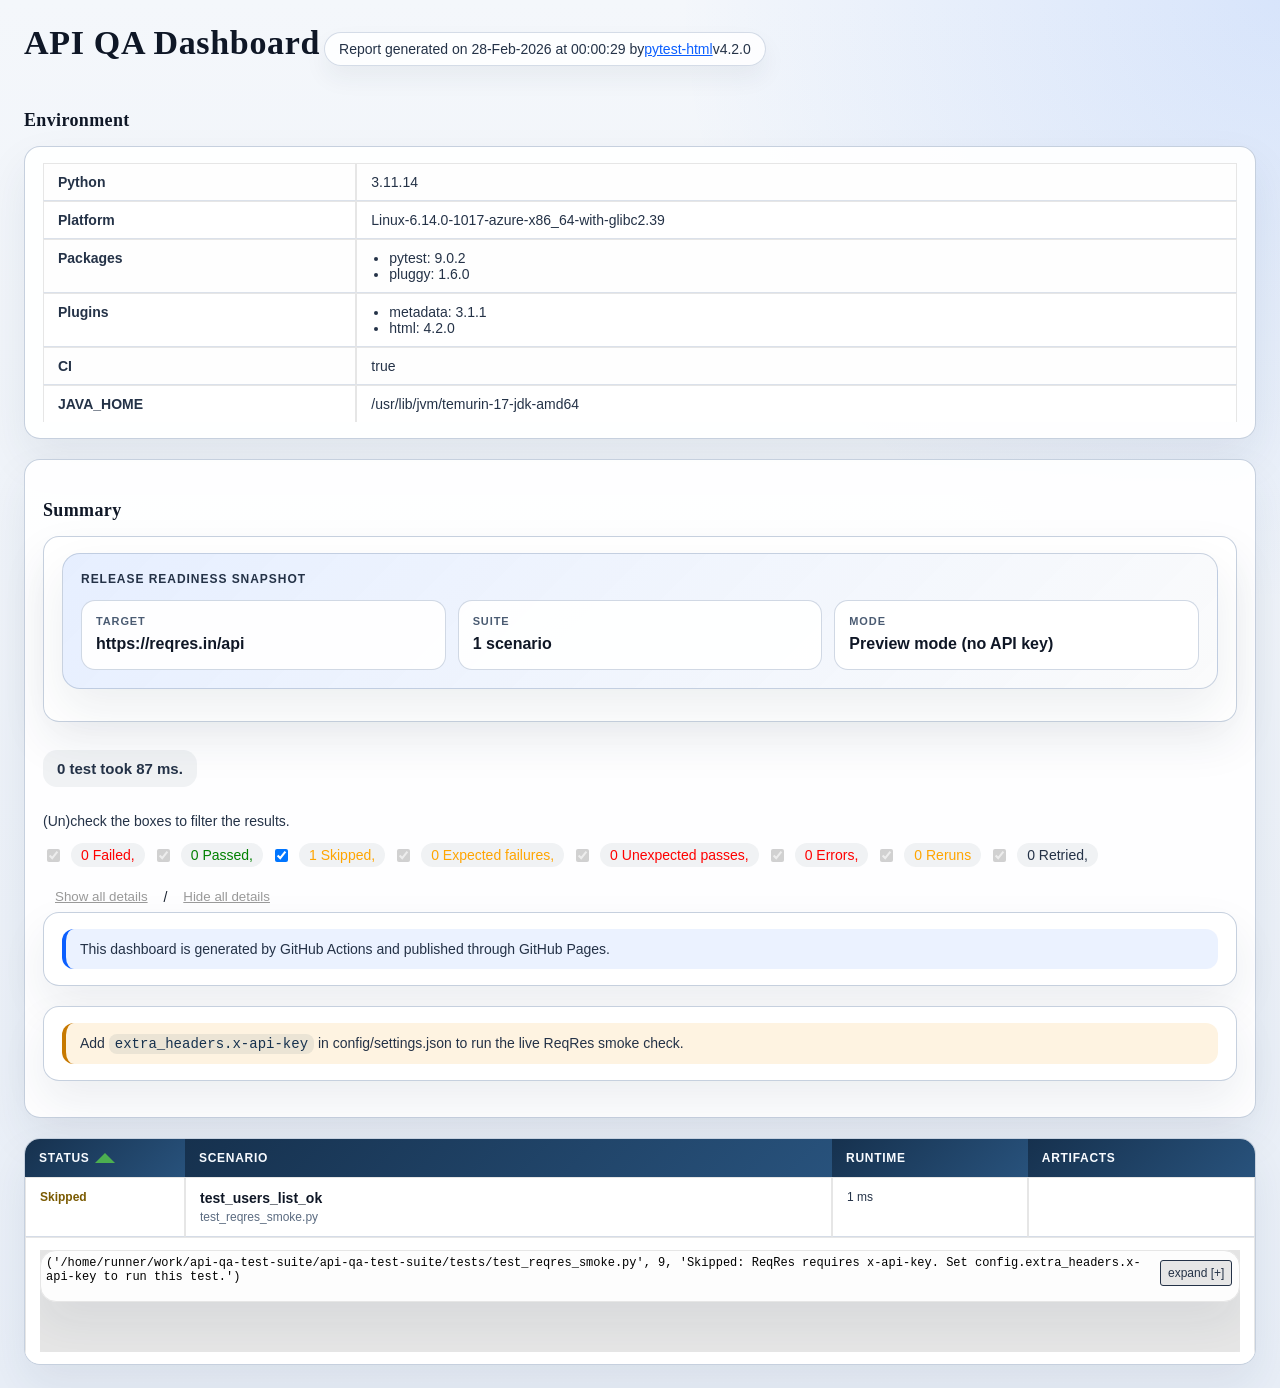
==== commit 08db17fb: "Update API QA report" ====
--- a/docs/assets/reports/api-qa/index.html
+++ b/docs/assets/reports/api-qa/index.html
@@ -325,7 +325,7 @@
 
 /******************************
  * CUSTOM CSS
- * config\pytest-html.css
+ * config/pytest-html.css
  ******************************/
 
 body {
@@ -639,8 +639,8 @@
   </head>
   <body>
     <h1 id="title">API QA Dashboard</h1>
-    <p>Report generated on 27-Feb-2026 at 23:59:11 by <a href="https://pypi.python.org/pypi/pytest-html">pytest-html</a>
-        v4.1.1</p>
+    <p>Report generated on 28-Feb-2026 at 00:00:29 by <a href="https://pypi.python.org/pypi/pytest-html">pytest-html</a>
+        v4.2.0</p>
     <div id="environment-header">
       <h2>Environment</h2>
     </div>
@@ -655,8 +655,9 @@
     <template id="template_results-table__body--empty">
       <tbody class="results-table-row">
         <tr id="not-found-message">
-          <td colspan="4">No results found. Check the filters.</th>
+          <td colspan="4">No results found. Check the filters.</td>
         </tr>
+      </tbody>
     </template>
     <template id="template_results-table__tbody">
       <tbody class="results-table-row">
@@ -667,14 +668,14 @@
             <div class="extraHTML"></div>
             <div class="media">
               <div class="media-container">
-                  <div class="media-container__nav--left"><</div>
+                  <div class="media-container__nav--left">&lt;</div>
                   <div class="media-container__viewport">
                     <img src="" />
                     <video controls>
                       <source src="" type="video/mp4">
                     </video>
                   </div>
-                  <div class="media-container__nav--right">></div>
+                  <div class="media-container__nav--right">&gt;</div>
                 </div>
                 <div class="media__name"></div>
                 <div class="media__counter"></div>
@@ -694,7 +695,7 @@
         <div class="additional-summary prefix">
           <section class="qa-hero"><p class="qa-hero__eyebrow">Release Readiness Snapshot</p><div class="qa-hero__grid"><div class="qa-metric"><span class="qa-metric__label">Target</span><strong>https://reqres.in/api</strong></div><div class="qa-metric"><span class="qa-metric__label">Suite</span><strong>1 scenario</strong></div><div class="qa-metric"><span class="qa-metric__label">Mode</span><strong>Preview mode (no API key)</strong></div></div></section>
         </div>
-        <p class="run-count">0 test took 1 ms.</p>
+        <p class="run-count">0 test took 87 ms.</p>
         <p class="filter">(Un)check the boxes to filter the results.</p>
         <div class="summary__reload">
           <div class="summary__reload__button hidden" onclick="location.reload()">
@@ -704,20 +705,22 @@
         <div class="summary__spacer"></div>
         <div class="controls">
           <div class="filters">
-            <input checked="true" class="filter" name="filter_checkbox" type="checkbox" data-test-result="failed" disabled/>
+            <input checked="true" class="filter" name="filter_checkbox" type="checkbox" data-test-result="failed" disabled>
             <span class="failed">0 Failed,</span>
-            <input checked="true" class="filter" name="filter_checkbox" type="checkbox" data-test-result="passed" disabled/>
+            <input checked="true" class="filter" name="filter_checkbox" type="checkbox" data-test-result="passed" disabled>
             <span class="passed">0 Passed,</span>
-            <input checked="true" class="filter" name="filter_checkbox" type="checkbox" data-test-result="skipped" />
+            <input checked="true" class="filter" name="filter_checkbox" type="checkbox" data-test-result="skipped" >
             <span class="skipped">1 Skipped,</span>
-            <input checked="true" class="filter" name="filter_checkbox" type="checkbox" data-test-result="xfailed" disabled/>
+            <input checked="true" class="filter" name="filter_checkbox" type="checkbox" data-test-result="xfailed" disabled>
             <span class="xfailed">0 Expected failures,</span>
-            <input checked="true" class="filter" name="filter_checkbox" type="checkbox" data-test-result="xpassed" disabled/>
+            <input checked="true" class="filter" name="filter_checkbox" type="checkbox" data-test-result="xpassed" disabled>
             <span class="xpassed">0 Unexpected passes,</span>
-            <input checked="true" class="filter" name="filter_checkbox" type="checkbox" data-test-result="error" disabled/>
+            <input checked="true" class="filter" name="filter_checkbox" type="checkbox" data-test-result="error" disabled>
             <span class="error">0 Errors,</span>
-            <input checked="true" class="filter" name="filter_checkbox" type="checkbox" data-test-result="rerun" disabled/>
+            <input checked="true" class="filter" name="filter_checkbox" type="checkbox" data-test-result="rerun" disabled>
             <span class="rerun">0 Reruns</span>
+            <input checked="true" class="filter" name="filter_checkbox" type="checkbox" data-test-result="retried" disabled>
+            <span class="retried">0 Retried,</span>
           </div>
           <div class="collapse">
             <button id="show_all_details">Show all details</button>&nbsp;/&nbsp;<button id="hide_all_details">Hide all details</button>
@@ -741,9 +744,8 @@
         </tr>
       </thead>
     </table>
-  </body>
   <footer>
-    <div id="data-container" data-jsonblob="{&#34;environment&#34;: {&#34;Python&#34;: &#34;3.14.0&#34;, &#34;Platform&#34;: &#34;Windows-11-10.0.26200-SP0&#34;, &#34;Packages&#34;: {&#34;pytest&#34;: &#34;8.4.2&#34;, &#34;pluggy&#34;: &#34;1.6.0&#34;}, &#34;Plugins&#34;: {&#34;html&#34;: &#34;4.1.1&#34;, &#34;metadata&#34;: &#34;3.1.1&#34;}}, &#34;tests&#34;: {&#34;tests/test_reqres_smoke.py::test_users_list_ok&#34;: [{&#34;extras&#34;: [], &#34;result&#34;: &#34;Skipped&#34;, &#34;testId&#34;: &#34;&lt;span class=\&#34;qa-test-name\&#34;&gt;test_users_list_ok&lt;/span&gt;&lt;span class=\&#34;qa-test-path\&#34;&gt;test_reqres_smoke.py&lt;/span&gt;&#34;, &#34;duration&#34;: &#34;1 ms&#34;, &#34;resultsTableRow&#34;: [&#34;&lt;td class=\&#34;col-result\&#34;&gt;Skipped&lt;/td&gt;&#34;, &#34;&lt;td class=\&#34;col-testId\&#34;&gt;&lt;span class=\&#34;qa-test-name\&#34;&gt;test_users_list_ok&lt;/span&gt;&lt;span class=\&#34;qa-test-path\&#34;&gt;test_reqres_smoke.py&lt;/span&gt;&lt;/td&gt;&#34;, &#34;&lt;td class=\&#34;col-duration\&#34;&gt;1 ms&lt;/td&gt;&#34;, &#34;&lt;td class=\&#34;col-links\&#34;&gt;&lt;/td&gt;&#34;], &#34;log&#34;: &#34;(&amp;#x27;C:\\\\Users\\\\Daniela\\\\OneDrive\\\\Documentos\\\\GitHub\\\\api-qa-test-suite\\\\tests\\\\test_reqres_smoke.py&amp;#x27;, 9, &amp;#x27;Skipped: ReqRes requires x-api-key. Set config.extra_headers.x-api-key to run this test.&amp;#x27;)\n&#34;}]}, &#34;renderCollapsed&#34;: [&#34;passed&#34;], &#34;initialSort&#34;: &#34;result&#34;, &#34;title&#34;: &#34;API QA Dashboard&#34;}"></div>
+    <div id="data-container" data-jsonblob="{&#34;environment&#34;: {&#34;Python&#34;: &#34;3.11.14&#34;, &#34;Platform&#34;: &#34;Linux-6.14.0-1017-azure-x86_64-with-glibc2.39&#34;, &#34;Packages&#34;: {&#34;pytest&#34;: &#34;9.0.2&#34;, &#34;pluggy&#34;: &#34;1.6.0&#34;}, &#34;Plugins&#34;: {&#34;metadata&#34;: &#34;3.1.1&#34;, &#34;html&#34;: &#34;4.2.0&#34;}, &#34;CI&#34;: &#34;true&#34;, &#34;JAVA_HOME&#34;: &#34;/usr/lib/jvm/temurin-17-jdk-amd64&#34;}, &#34;tests&#34;: {&#34;tests/test_reqres_smoke.py::test_users_list_ok&#34;: [{&#34;extras&#34;: [], &#34;result&#34;: &#34;Skipped&#34;, &#34;testId&#34;: &#34;&lt;span class=\&#34;qa-test-name\&#34;&gt;test_users_list_ok&lt;/span&gt;&lt;span class=\&#34;qa-test-path\&#34;&gt;test_reqres_smoke.py&lt;/span&gt;&#34;, &#34;duration&#34;: &#34;1 ms&#34;, &#34;resultsTableRow&#34;: [&#34;&lt;td class=\&#34;col-result\&#34;&gt;Skipped&lt;/td&gt;&#34;, &#34;&lt;td class=\&#34;col-testId\&#34;&gt;&lt;span class=\&#34;qa-test-name\&#34;&gt;test_users_list_ok&lt;/span&gt;&lt;span class=\&#34;qa-test-path\&#34;&gt;test_reqres_smoke.py&lt;/span&gt;&lt;/td&gt;&#34;, &#34;&lt;td class=\&#34;col-duration\&#34;&gt;1 ms&lt;/td&gt;&#34;, &#34;&lt;td class=\&#34;col-links\&#34;&gt;&lt;/td&gt;&#34;], &#34;log&#34;: &#34;(&amp;#x27;/home/runner/work/api-qa-test-suite/api-qa-test-suite/tests/test_reqres_smoke.py&amp;#x27;, 9, &amp;#x27;Skipped: ReqRes requires x-api-key. Set config.extra_headers.x-api-key to run this test.&amp;#x27;)\n&#34;}]}, &#34;renderCollapsed&#34;: [&#34;passed&#34;], &#34;initialSort&#34;: &#34;result&#34;, &#34;title&#34;: &#34;API QA Dashboard&#34;}"></div>
     <script>
       (function(){function r(e,n,t){function o(i,f){if(!n[i]){if(!e[i]){var c="function"==typeof require&&require;if(!f&&c)return c(i,!0);if(u)return u(i,!0);var a=new Error("Cannot find module '"+i+"'");throw a.code="MODULE_NOT_FOUND",a}var p=n[i]={exports:{}};e[i][0].call(p.exports,function(r){var n=e[i][1][r];return o(n||r)},p,p.exports,r,e,n,t)}return n[i].exports}for(var u="function"==typeof require&&require,i=0;i<t.length;i++)o(t[i]);return o}return r})()({1:[function(require,module,exports){
 const { getCollapsedCategory, setCollapsedIds } = require('./storage.js')
@@ -871,10 +873,10 @@
         }
 
         if (collapsed) {
-            resultBody.querySelector('.collapsible > td')?.classList.add('collapsed')
+            resultBody.querySelector('.collapsible > .col-result')?.classList.add('collapsed')
             resultBody.querySelector('.extras-row').classList.add('hidden')
         } else {
-            resultBody.querySelector('.collapsible > td')?.classList.remove('collapsed')
+            resultBody.querySelector('.collapsible > .col-result')?.classList.remove('collapsed')
         }
 
         const media = []
@@ -1402,4 +1404,5 @@
 },{}]},{},[4]);
     </script>
   </footer>
+  </body>
 </html>
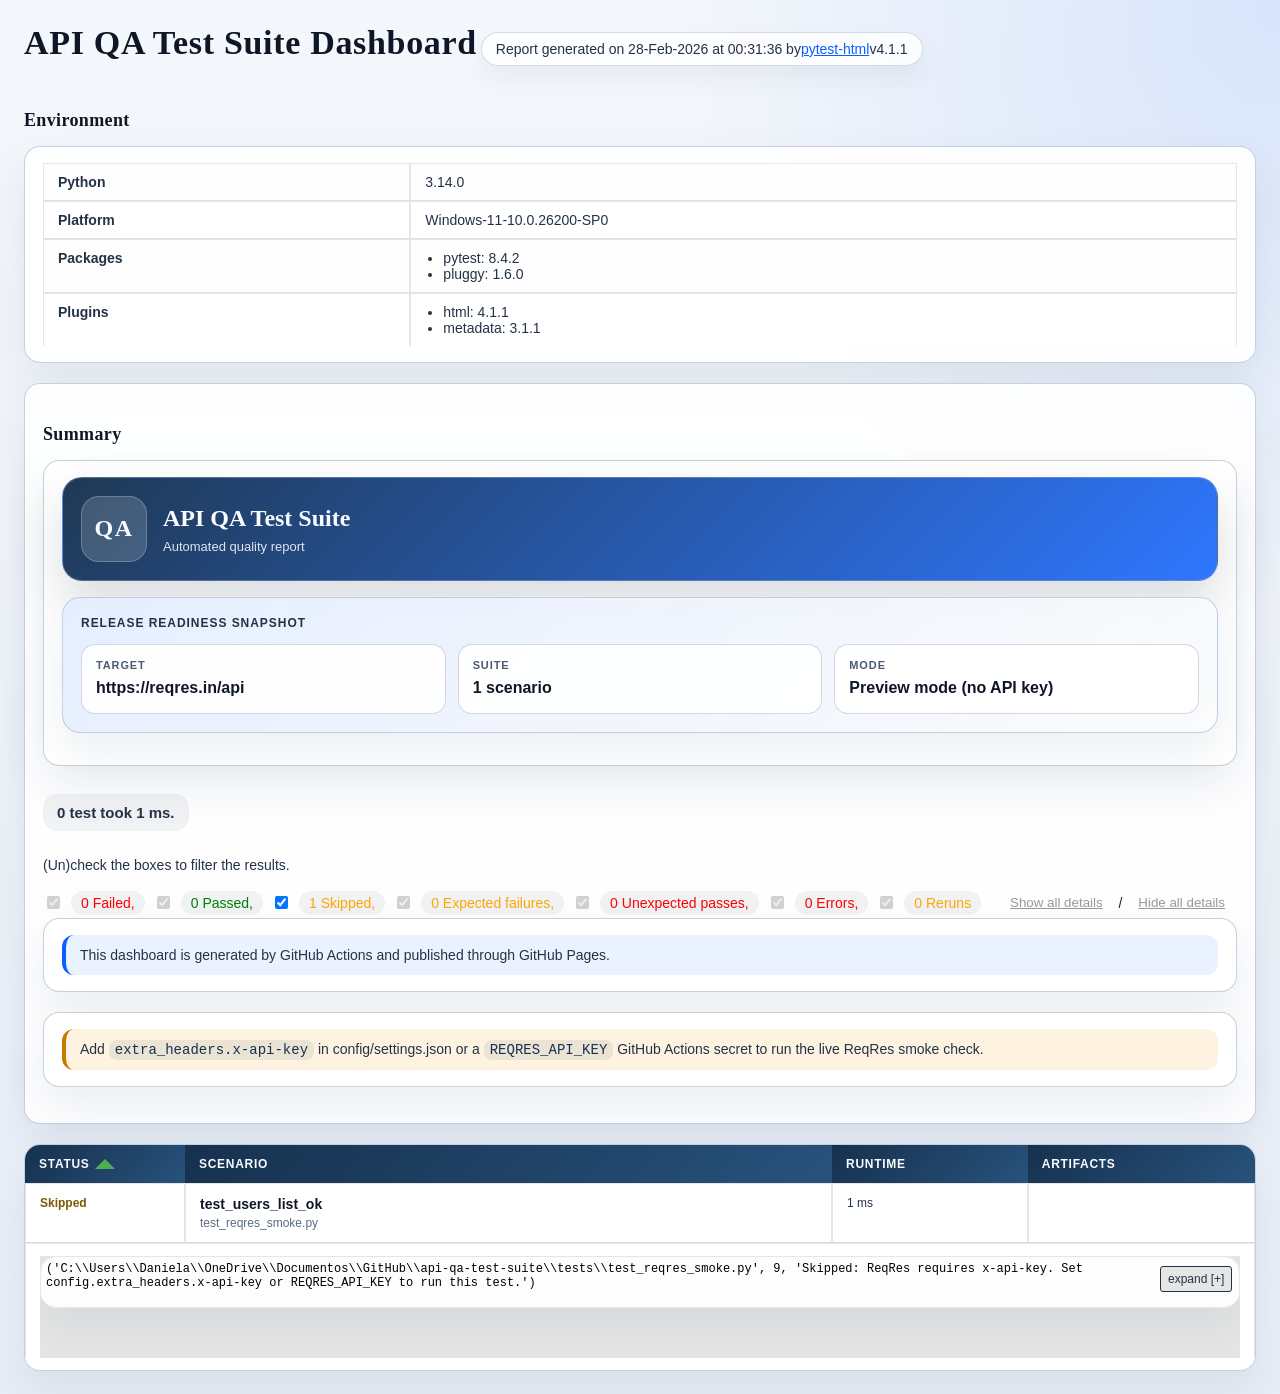
==== commit 490023f5: "Add dashboard branding and secret-based ReqRes key" ====
--- a/docs/assets/reports/api-qa/index.html
+++ b/docs/assets/reports/api-qa/index.html
@@ -2,7 +2,7 @@
 <html>
   <head>
     <meta charset="utf-8"/>
-    <title id="head-title">API QA Dashboard</title>
+    <title id="head-title">API QA Test Suite Dashboard</title>
       <style type="text/css">body {
   font-family: Helvetica, Arial, sans-serif;
   font-size: 12px;
@@ -325,7 +325,7 @@
 
 /******************************
  * CUSTOM CSS
- * config/pytest-html.css
+ * config\pytest-html.css
  ******************************/
 
 body {
@@ -396,6 +396,59 @@
   padding: 8px 14px;
 }
 
+.qa-brand {
+  align-items: center;
+  background:
+    linear-gradient(135deg, rgba(22, 49, 78, 0.96), rgba(11, 95, 255, 0.85)),
+    rgba(255, 255, 255, 0.9);
+  border: 1px solid rgba(151, 169, 196, 0.45);
+  border-radius: 20px;
+  box-shadow: 0 22px 48px rgba(29, 45, 71, 0.16);
+  display: flex;
+  gap: 16px;
+  margin-bottom: 16px;
+  padding: 18px;
+}
+
+.qa-brand__mark {
+  align-items: center;
+  background: rgba(255, 255, 255, 0.16);
+  border: 1px solid rgba(255, 255, 255, 0.22);
+  border-radius: 18px;
+  color: #f8fbff;
+  display: inline-flex;
+  font-family: "Georgia", "Times New Roman", serif;
+  font-size: 24px;
+  font-weight: 700;
+  height: 64px;
+  justify-content: center;
+  letter-spacing: 0.06em;
+  min-width: 64px;
+}
+
+.qa-brand__content {
+  min-width: 0;
+}
+
+.qa-brand__title,
+.qa-brand__subtitle {
+  color: #f8fbff;
+  margin: 0;
+}
+
+.qa-brand__title {
+  font-family: "Georgia", "Times New Roman", serif;
+  font-size: 24px;
+  font-weight: 700;
+  line-height: 1.2;
+}
+
+.qa-brand__subtitle {
+  color: rgba(248, 251, 255, 0.88);
+  font-size: 13px;
+  margin-top: 6px;
+}
+
 .qa-hero {
   background:
     linear-gradient(135deg, rgba(11, 95, 255, 0.1), rgba(22, 49, 78, 0.02)),
@@ -629,6 +682,17 @@
   padding: 8px 12px;
 }
 
+@media (max-width: 720px) {
+  body {
+    padding: 14px;
+  }
+
+  .qa-brand {
+    align-items: flex-start;
+    flex-direction: column;
+  }
+}
+
 table#environment td:first-child,
 table#environment th:first-child {
   font-weight: 700;
@@ -638,9 +702,9 @@
     
   </head>
   <body>
-    <h1 id="title">API QA Dashboard</h1>
-    <p>Report generated on 28-Feb-2026 at 00:00:29 by <a href="https://pypi.python.org/pypi/pytest-html">pytest-html</a>
-        v4.2.0</p>
+    <h1 id="title">API QA Test Suite Dashboard</h1>
+    <p>Report generated on 28-Feb-2026 at 00:31:36 by <a href="https://pypi.python.org/pypi/pytest-html">pytest-html</a>
+        v4.1.1</p>
     <div id="environment-header">
       <h2>Environment</h2>
     </div>
@@ -655,9 +719,8 @@
     <template id="template_results-table__body--empty">
       <tbody class="results-table-row">
         <tr id="not-found-message">
-          <td colspan="4">No results found. Check the filters.</td>
+          <td colspan="4">No results found. Check the filters.</th>
         </tr>
-      </tbody>
     </template>
     <template id="template_results-table__tbody">
       <tbody class="results-table-row">
@@ -668,14 +731,14 @@
             <div class="extraHTML"></div>
             <div class="media">
               <div class="media-container">
-                  <div class="media-container__nav--left">&lt;</div>
+                  <div class="media-container__nav--left"><</div>
                   <div class="media-container__viewport">
                     <img src="" />
                     <video controls>
                       <source src="" type="video/mp4">
                     </video>
                   </div>
-                  <div class="media-container__nav--right">&gt;</div>
+                  <div class="media-container__nav--right">></div>
                 </div>
                 <div class="media__name"></div>
                 <div class="media__counter"></div>
@@ -693,9 +756,9 @@
       <div class="summary__data">
         <h2>Summary</h2>
         <div class="additional-summary prefix">
-          <section class="qa-hero"><p class="qa-hero__eyebrow">Release Readiness Snapshot</p><div class="qa-hero__grid"><div class="qa-metric"><span class="qa-metric__label">Target</span><strong>https://reqres.in/api</strong></div><div class="qa-metric"><span class="qa-metric__label">Suite</span><strong>1 scenario</strong></div><div class="qa-metric"><span class="qa-metric__label">Mode</span><strong>Preview mode (no API key)</strong></div></div></section>
+          <section class="qa-brand"><div class="qa-brand__mark">QA</div><div class="qa-brand__content"><p class="qa-brand__title">API QA Test Suite</p><p class="qa-brand__subtitle">Automated quality report</p></div></section><section class="qa-hero"><p class="qa-hero__eyebrow">Release Readiness Snapshot</p><div class="qa-hero__grid"><div class="qa-metric"><span class="qa-metric__label">Target</span><strong>https://reqres.in/api</strong></div><div class="qa-metric"><span class="qa-metric__label">Suite</span><strong>1 scenario</strong></div><div class="qa-metric"><span class="qa-metric__label">Mode</span><strong>Preview mode (no API key)</strong></div></div></section>
         </div>
-        <p class="run-count">0 test took 87 ms.</p>
+        <p class="run-count">0 test took 1 ms.</p>
         <p class="filter">(Un)check the boxes to filter the results.</p>
         <div class="summary__reload">
           <div class="summary__reload__button hidden" onclick="location.reload()">
@@ -705,22 +768,20 @@
         <div class="summary__spacer"></div>
         <div class="controls">
           <div class="filters">
-            <input checked="true" class="filter" name="filter_checkbox" type="checkbox" data-test-result="failed" disabled>
+            <input checked="true" class="filter" name="filter_checkbox" type="checkbox" data-test-result="failed" disabled/>
             <span class="failed">0 Failed,</span>
-            <input checked="true" class="filter" name="filter_checkbox" type="checkbox" data-test-result="passed" disabled>
+            <input checked="true" class="filter" name="filter_checkbox" type="checkbox" data-test-result="passed" disabled/>
             <span class="passed">0 Passed,</span>
-            <input checked="true" class="filter" name="filter_checkbox" type="checkbox" data-test-result="skipped" >
+            <input checked="true" class="filter" name="filter_checkbox" type="checkbox" data-test-result="skipped" />
             <span class="skipped">1 Skipped,</span>
-            <input checked="true" class="filter" name="filter_checkbox" type="checkbox" data-test-result="xfailed" disabled>
+            <input checked="true" class="filter" name="filter_checkbox" type="checkbox" data-test-result="xfailed" disabled/>
             <span class="xfailed">0 Expected failures,</span>
-            <input checked="true" class="filter" name="filter_checkbox" type="checkbox" data-test-result="xpassed" disabled>
+            <input checked="true" class="filter" name="filter_checkbox" type="checkbox" data-test-result="xpassed" disabled/>
             <span class="xpassed">0 Unexpected passes,</span>
-            <input checked="true" class="filter" name="filter_checkbox" type="checkbox" data-test-result="error" disabled>
+            <input checked="true" class="filter" name="filter_checkbox" type="checkbox" data-test-result="error" disabled/>
             <span class="error">0 Errors,</span>
-            <input checked="true" class="filter" name="filter_checkbox" type="checkbox" data-test-result="rerun" disabled>
+            <input checked="true" class="filter" name="filter_checkbox" type="checkbox" data-test-result="rerun" disabled/>
             <span class="rerun">0 Reruns</span>
-            <input checked="true" class="filter" name="filter_checkbox" type="checkbox" data-test-result="retried" disabled>
-            <span class="retried">0 Retried,</span>
           </div>
           <div class="collapse">
             <button id="show_all_details">Show all details</button>&nbsp;/&nbsp;<button id="hide_all_details">Hide all details</button>
@@ -731,7 +792,7 @@
         <p class="qa-summary-note">This dashboard is generated by GitHub Actions and published through GitHub Pages.</p>
       </div>
       <div class="additional-summary postfix">
-        <p class="qa-summary-note qa-summary-note--warning">Add <code>extra_headers.x-api-key</code> in config/settings.json to run the live ReqRes smoke check.</p>
+        <p class="qa-summary-note qa-summary-note--warning">Add <code>extra_headers.x-api-key</code> in config/settings.json or a <code>REQRES_API_KEY</code> GitHub Actions secret to run the live ReqRes smoke check.</p>
       </div>
     </div>
     <table id="results-table">
@@ -744,8 +805,9 @@
         </tr>
       </thead>
     </table>
+  </body>
   <footer>
-    <div id="data-container" data-jsonblob="{&#34;environment&#34;: {&#34;Python&#34;: &#34;3.11.14&#34;, &#34;Platform&#34;: &#34;Linux-6.14.0-1017-azure-x86_64-with-glibc2.39&#34;, &#34;Packages&#34;: {&#34;pytest&#34;: &#34;9.0.2&#34;, &#34;pluggy&#34;: &#34;1.6.0&#34;}, &#34;Plugins&#34;: {&#34;metadata&#34;: &#34;3.1.1&#34;, &#34;html&#34;: &#34;4.2.0&#34;}, &#34;CI&#34;: &#34;true&#34;, &#34;JAVA_HOME&#34;: &#34;/usr/lib/jvm/temurin-17-jdk-amd64&#34;}, &#34;tests&#34;: {&#34;tests/test_reqres_smoke.py::test_users_list_ok&#34;: [{&#34;extras&#34;: [], &#34;result&#34;: &#34;Skipped&#34;, &#34;testId&#34;: &#34;&lt;span class=\&#34;qa-test-name\&#34;&gt;test_users_list_ok&lt;/span&gt;&lt;span class=\&#34;qa-test-path\&#34;&gt;test_reqres_smoke.py&lt;/span&gt;&#34;, &#34;duration&#34;: &#34;1 ms&#34;, &#34;resultsTableRow&#34;: [&#34;&lt;td class=\&#34;col-result\&#34;&gt;Skipped&lt;/td&gt;&#34;, &#34;&lt;td class=\&#34;col-testId\&#34;&gt;&lt;span class=\&#34;qa-test-name\&#34;&gt;test_users_list_ok&lt;/span&gt;&lt;span class=\&#34;qa-test-path\&#34;&gt;test_reqres_smoke.py&lt;/span&gt;&lt;/td&gt;&#34;, &#34;&lt;td class=\&#34;col-duration\&#34;&gt;1 ms&lt;/td&gt;&#34;, &#34;&lt;td class=\&#34;col-links\&#34;&gt;&lt;/td&gt;&#34;], &#34;log&#34;: &#34;(&amp;#x27;/home/runner/work/api-qa-test-suite/api-qa-test-suite/tests/test_reqres_smoke.py&amp;#x27;, 9, &amp;#x27;Skipped: ReqRes requires x-api-key. Set config.extra_headers.x-api-key to run this test.&amp;#x27;)\n&#34;}]}, &#34;renderCollapsed&#34;: [&#34;passed&#34;], &#34;initialSort&#34;: &#34;result&#34;, &#34;title&#34;: &#34;API QA Dashboard&#34;}"></div>
+    <div id="data-container" data-jsonblob="{&#34;environment&#34;: {&#34;Python&#34;: &#34;3.14.0&#34;, &#34;Platform&#34;: &#34;Windows-11-10.0.26200-SP0&#34;, &#34;Packages&#34;: {&#34;pytest&#34;: &#34;8.4.2&#34;, &#34;pluggy&#34;: &#34;1.6.0&#34;}, &#34;Plugins&#34;: {&#34;html&#34;: &#34;4.1.1&#34;, &#34;metadata&#34;: &#34;3.1.1&#34;}}, &#34;tests&#34;: {&#34;tests/test_reqres_smoke.py::test_users_list_ok&#34;: [{&#34;extras&#34;: [], &#34;result&#34;: &#34;Skipped&#34;, &#34;testId&#34;: &#34;&lt;span class=\&#34;qa-test-name\&#34;&gt;test_users_list_ok&lt;/span&gt;&lt;span class=\&#34;qa-test-path\&#34;&gt;test_reqres_smoke.py&lt;/span&gt;&#34;, &#34;duration&#34;: &#34;1 ms&#34;, &#34;resultsTableRow&#34;: [&#34;&lt;td class=\&#34;col-result\&#34;&gt;Skipped&lt;/td&gt;&#34;, &#34;&lt;td class=\&#34;col-testId\&#34;&gt;&lt;span class=\&#34;qa-test-name\&#34;&gt;test_users_list_ok&lt;/span&gt;&lt;span class=\&#34;qa-test-path\&#34;&gt;test_reqres_smoke.py&lt;/span&gt;&lt;/td&gt;&#34;, &#34;&lt;td class=\&#34;col-duration\&#34;&gt;1 ms&lt;/td&gt;&#34;, &#34;&lt;td class=\&#34;col-links\&#34;&gt;&lt;/td&gt;&#34;], &#34;log&#34;: &#34;(&amp;#x27;C:\\\\Users\\\\Daniela\\\\OneDrive\\\\Documentos\\\\GitHub\\\\api-qa-test-suite\\\\tests\\\\test_reqres_smoke.py&amp;#x27;, 9, &amp;#x27;Skipped: ReqRes requires x-api-key. Set config.extra_headers.x-api-key or REQRES_API_KEY to run this test.&amp;#x27;)\n&#34;}]}, &#34;renderCollapsed&#34;: [&#34;passed&#34;], &#34;initialSort&#34;: &#34;result&#34;, &#34;title&#34;: &#34;API QA Test Suite Dashboard&#34;}"></div>
     <script>
       (function(){function r(e,n,t){function o(i,f){if(!n[i]){if(!e[i]){var c="function"==typeof require&&require;if(!f&&c)return c(i,!0);if(u)return u(i,!0);var a=new Error("Cannot find module '"+i+"'");throw a.code="MODULE_NOT_FOUND",a}var p=n[i]={exports:{}};e[i][0].call(p.exports,function(r){var n=e[i][1][r];return o(n||r)},p,p.exports,r,e,n,t)}return n[i].exports}for(var u="function"==typeof require&&require,i=0;i<t.length;i++)o(t[i]);return o}return r})()({1:[function(require,module,exports){
 const { getCollapsedCategory, setCollapsedIds } = require('./storage.js')
@@ -873,10 +935,10 @@
         }
 
         if (collapsed) {
-            resultBody.querySelector('.collapsible > .col-result')?.classList.add('collapsed')
+            resultBody.querySelector('.collapsible > td')?.classList.add('collapsed')
             resultBody.querySelector('.extras-row').classList.add('hidden')
         } else {
-            resultBody.querySelector('.collapsible > .col-result')?.classList.remove('collapsed')
+            resultBody.querySelector('.collapsible > td')?.classList.remove('collapsed')
         }
 
         const media = []
@@ -1404,5 +1466,4 @@
 },{}]},{},[4]);
     </script>
   </footer>
-  </body>
 </html>
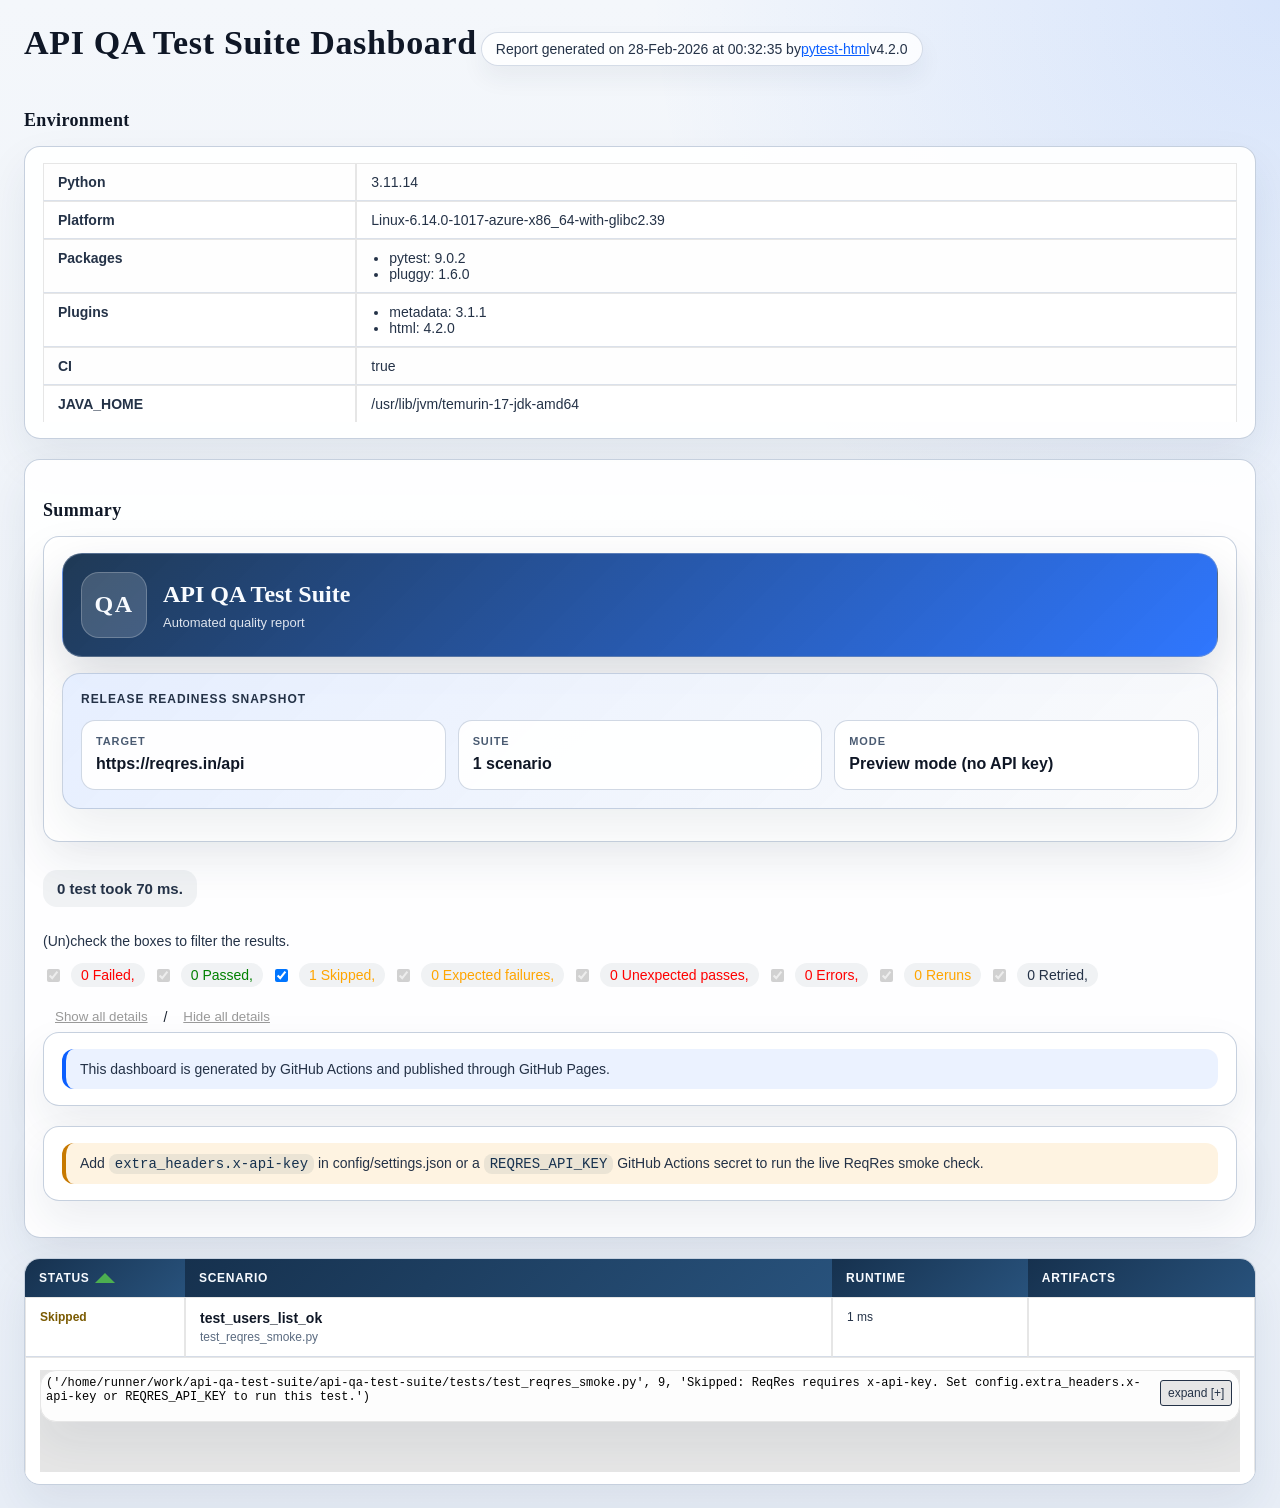
==== commit bbde4bf9: "Update API QA report" ====
--- a/docs/assets/reports/api-qa/index.html
+++ b/docs/assets/reports/api-qa/index.html
@@ -325,7 +325,7 @@
 
 /******************************
  * CUSTOM CSS
- * config\pytest-html.css
+ * config/pytest-html.css
  ******************************/
 
 body {
@@ -703,8 +703,8 @@
   </head>
   <body>
     <h1 id="title">API QA Test Suite Dashboard</h1>
-    <p>Report generated on 28-Feb-2026 at 00:31:36 by <a href="https://pypi.python.org/pypi/pytest-html">pytest-html</a>
-        v4.1.1</p>
+    <p>Report generated on 28-Feb-2026 at 00:32:35 by <a href="https://pypi.python.org/pypi/pytest-html">pytest-html</a>
+        v4.2.0</p>
     <div id="environment-header">
       <h2>Environment</h2>
     </div>
@@ -719,8 +719,9 @@
     <template id="template_results-table__body--empty">
       <tbody class="results-table-row">
         <tr id="not-found-message">
-          <td colspan="4">No results found. Check the filters.</th>
+          <td colspan="4">No results found. Check the filters.</td>
         </tr>
+      </tbody>
     </template>
     <template id="template_results-table__tbody">
       <tbody class="results-table-row">
@@ -731,14 +732,14 @@
             <div class="extraHTML"></div>
             <div class="media">
               <div class="media-container">
-                  <div class="media-container__nav--left"><</div>
+                  <div class="media-container__nav--left">&lt;</div>
                   <div class="media-container__viewport">
                     <img src="" />
                     <video controls>
                       <source src="" type="video/mp4">
                     </video>
                   </div>
-                  <div class="media-container__nav--right">></div>
+                  <div class="media-container__nav--right">&gt;</div>
                 </div>
                 <div class="media__name"></div>
                 <div class="media__counter"></div>
@@ -758,7 +759,7 @@
         <div class="additional-summary prefix">
           <section class="qa-brand"><div class="qa-brand__mark">QA</div><div class="qa-brand__content"><p class="qa-brand__title">API QA Test Suite</p><p class="qa-brand__subtitle">Automated quality report</p></div></section><section class="qa-hero"><p class="qa-hero__eyebrow">Release Readiness Snapshot</p><div class="qa-hero__grid"><div class="qa-metric"><span class="qa-metric__label">Target</span><strong>https://reqres.in/api</strong></div><div class="qa-metric"><span class="qa-metric__label">Suite</span><strong>1 scenario</strong></div><div class="qa-metric"><span class="qa-metric__label">Mode</span><strong>Preview mode (no API key)</strong></div></div></section>
         </div>
-        <p class="run-count">0 test took 1 ms.</p>
+        <p class="run-count">0 test took 70 ms.</p>
         <p class="filter">(Un)check the boxes to filter the results.</p>
         <div class="summary__reload">
           <div class="summary__reload__button hidden" onclick="location.reload()">
@@ -768,20 +769,22 @@
         <div class="summary__spacer"></div>
         <div class="controls">
           <div class="filters">
-            <input checked="true" class="filter" name="filter_checkbox" type="checkbox" data-test-result="failed" disabled/>
+            <input checked="true" class="filter" name="filter_checkbox" type="checkbox" data-test-result="failed" disabled>
             <span class="failed">0 Failed,</span>
-            <input checked="true" class="filter" name="filter_checkbox" type="checkbox" data-test-result="passed" disabled/>
+            <input checked="true" class="filter" name="filter_checkbox" type="checkbox" data-test-result="passed" disabled>
             <span class="passed">0 Passed,</span>
-            <input checked="true" class="filter" name="filter_checkbox" type="checkbox" data-test-result="skipped" />
+            <input checked="true" class="filter" name="filter_checkbox" type="checkbox" data-test-result="skipped" >
             <span class="skipped">1 Skipped,</span>
-            <input checked="true" class="filter" name="filter_checkbox" type="checkbox" data-test-result="xfailed" disabled/>
+            <input checked="true" class="filter" name="filter_checkbox" type="checkbox" data-test-result="xfailed" disabled>
             <span class="xfailed">0 Expected failures,</span>
-            <input checked="true" class="filter" name="filter_checkbox" type="checkbox" data-test-result="xpassed" disabled/>
+            <input checked="true" class="filter" name="filter_checkbox" type="checkbox" data-test-result="xpassed" disabled>
             <span class="xpassed">0 Unexpected passes,</span>
-            <input checked="true" class="filter" name="filter_checkbox" type="checkbox" data-test-result="error" disabled/>
+            <input checked="true" class="filter" name="filter_checkbox" type="checkbox" data-test-result="error" disabled>
             <span class="error">0 Errors,</span>
-            <input checked="true" class="filter" name="filter_checkbox" type="checkbox" data-test-result="rerun" disabled/>
+            <input checked="true" class="filter" name="filter_checkbox" type="checkbox" data-test-result="rerun" disabled>
             <span class="rerun">0 Reruns</span>
+            <input checked="true" class="filter" name="filter_checkbox" type="checkbox" data-test-result="retried" disabled>
+            <span class="retried">0 Retried,</span>
           </div>
           <div class="collapse">
             <button id="show_all_details">Show all details</button>&nbsp;/&nbsp;<button id="hide_all_details">Hide all details</button>
@@ -805,9 +808,8 @@
         </tr>
       </thead>
     </table>
-  </body>
   <footer>
-    <div id="data-container" data-jsonblob="{&#34;environment&#34;: {&#34;Python&#34;: &#34;3.14.0&#34;, &#34;Platform&#34;: &#34;Windows-11-10.0.26200-SP0&#34;, &#34;Packages&#34;: {&#34;pytest&#34;: &#34;8.4.2&#34;, &#34;pluggy&#34;: &#34;1.6.0&#34;}, &#34;Plugins&#34;: {&#34;html&#34;: &#34;4.1.1&#34;, &#34;metadata&#34;: &#34;3.1.1&#34;}}, &#34;tests&#34;: {&#34;tests/test_reqres_smoke.py::test_users_list_ok&#34;: [{&#34;extras&#34;: [], &#34;result&#34;: &#34;Skipped&#34;, &#34;testId&#34;: &#34;&lt;span class=\&#34;qa-test-name\&#34;&gt;test_users_list_ok&lt;/span&gt;&lt;span class=\&#34;qa-test-path\&#34;&gt;test_reqres_smoke.py&lt;/span&gt;&#34;, &#34;duration&#34;: &#34;1 ms&#34;, &#34;resultsTableRow&#34;: [&#34;&lt;td class=\&#34;col-result\&#34;&gt;Skipped&lt;/td&gt;&#34;, &#34;&lt;td class=\&#34;col-testId\&#34;&gt;&lt;span class=\&#34;qa-test-name\&#34;&gt;test_users_list_ok&lt;/span&gt;&lt;span class=\&#34;qa-test-path\&#34;&gt;test_reqres_smoke.py&lt;/span&gt;&lt;/td&gt;&#34;, &#34;&lt;td class=\&#34;col-duration\&#34;&gt;1 ms&lt;/td&gt;&#34;, &#34;&lt;td class=\&#34;col-links\&#34;&gt;&lt;/td&gt;&#34;], &#34;log&#34;: &#34;(&amp;#x27;C:\\\\Users\\\\Daniela\\\\OneDrive\\\\Documentos\\\\GitHub\\\\api-qa-test-suite\\\\tests\\\\test_reqres_smoke.py&amp;#x27;, 9, &amp;#x27;Skipped: ReqRes requires x-api-key. Set config.extra_headers.x-api-key or REQRES_API_KEY to run this test.&amp;#x27;)\n&#34;}]}, &#34;renderCollapsed&#34;: [&#34;passed&#34;], &#34;initialSort&#34;: &#34;result&#34;, &#34;title&#34;: &#34;API QA Test Suite Dashboard&#34;}"></div>
+    <div id="data-container" data-jsonblob="{&#34;environment&#34;: {&#34;Python&#34;: &#34;3.11.14&#34;, &#34;Platform&#34;: &#34;Linux-6.14.0-1017-azure-x86_64-with-glibc2.39&#34;, &#34;Packages&#34;: {&#34;pytest&#34;: &#34;9.0.2&#34;, &#34;pluggy&#34;: &#34;1.6.0&#34;}, &#34;Plugins&#34;: {&#34;metadata&#34;: &#34;3.1.1&#34;, &#34;html&#34;: &#34;4.2.0&#34;}, &#34;CI&#34;: &#34;true&#34;, &#34;JAVA_HOME&#34;: &#34;/usr/lib/jvm/temurin-17-jdk-amd64&#34;}, &#34;tests&#34;: {&#34;tests/test_reqres_smoke.py::test_users_list_ok&#34;: [{&#34;extras&#34;: [], &#34;result&#34;: &#34;Skipped&#34;, &#34;testId&#34;: &#34;&lt;span class=\&#34;qa-test-name\&#34;&gt;test_users_list_ok&lt;/span&gt;&lt;span class=\&#34;qa-test-path\&#34;&gt;test_reqres_smoke.py&lt;/span&gt;&#34;, &#34;duration&#34;: &#34;1 ms&#34;, &#34;resultsTableRow&#34;: [&#34;&lt;td class=\&#34;col-result\&#34;&gt;Skipped&lt;/td&gt;&#34;, &#34;&lt;td class=\&#34;col-testId\&#34;&gt;&lt;span class=\&#34;qa-test-name\&#34;&gt;test_users_list_ok&lt;/span&gt;&lt;span class=\&#34;qa-test-path\&#34;&gt;test_reqres_smoke.py&lt;/span&gt;&lt;/td&gt;&#34;, &#34;&lt;td class=\&#34;col-duration\&#34;&gt;1 ms&lt;/td&gt;&#34;, &#34;&lt;td class=\&#34;col-links\&#34;&gt;&lt;/td&gt;&#34;], &#34;log&#34;: &#34;(&amp;#x27;/home/runner/work/api-qa-test-suite/api-qa-test-suite/tests/test_reqres_smoke.py&amp;#x27;, 9, &amp;#x27;Skipped: ReqRes requires x-api-key. Set config.extra_headers.x-api-key or REQRES_API_KEY to run this test.&amp;#x27;)\n&#34;}]}, &#34;renderCollapsed&#34;: [&#34;passed&#34;], &#34;initialSort&#34;: &#34;result&#34;, &#34;title&#34;: &#34;API QA Test Suite Dashboard&#34;}"></div>
     <script>
       (function(){function r(e,n,t){function o(i,f){if(!n[i]){if(!e[i]){var c="function"==typeof require&&require;if(!f&&c)return c(i,!0);if(u)return u(i,!0);var a=new Error("Cannot find module '"+i+"'");throw a.code="MODULE_NOT_FOUND",a}var p=n[i]={exports:{}};e[i][0].call(p.exports,function(r){var n=e[i][1][r];return o(n||r)},p,p.exports,r,e,n,t)}return n[i].exports}for(var u="function"==typeof require&&require,i=0;i<t.length;i++)o(t[i]);return o}return r})()({1:[function(require,module,exports){
 const { getCollapsedCategory, setCollapsedIds } = require('./storage.js')
@@ -935,10 +937,10 @@
         }
 
         if (collapsed) {
-            resultBody.querySelector('.collapsible > td')?.classList.add('collapsed')
+            resultBody.querySelector('.collapsible > .col-result')?.classList.add('collapsed')
             resultBody.querySelector('.extras-row').classList.add('hidden')
         } else {
-            resultBody.querySelector('.collapsible > td')?.classList.remove('collapsed')
+            resultBody.querySelector('.collapsible > .col-result')?.classList.remove('collapsed')
         }
 
         const media = []
@@ -1466,4 +1468,5 @@
 },{}]},{},[4]);
     </script>
   </footer>
+  </body>
 </html>
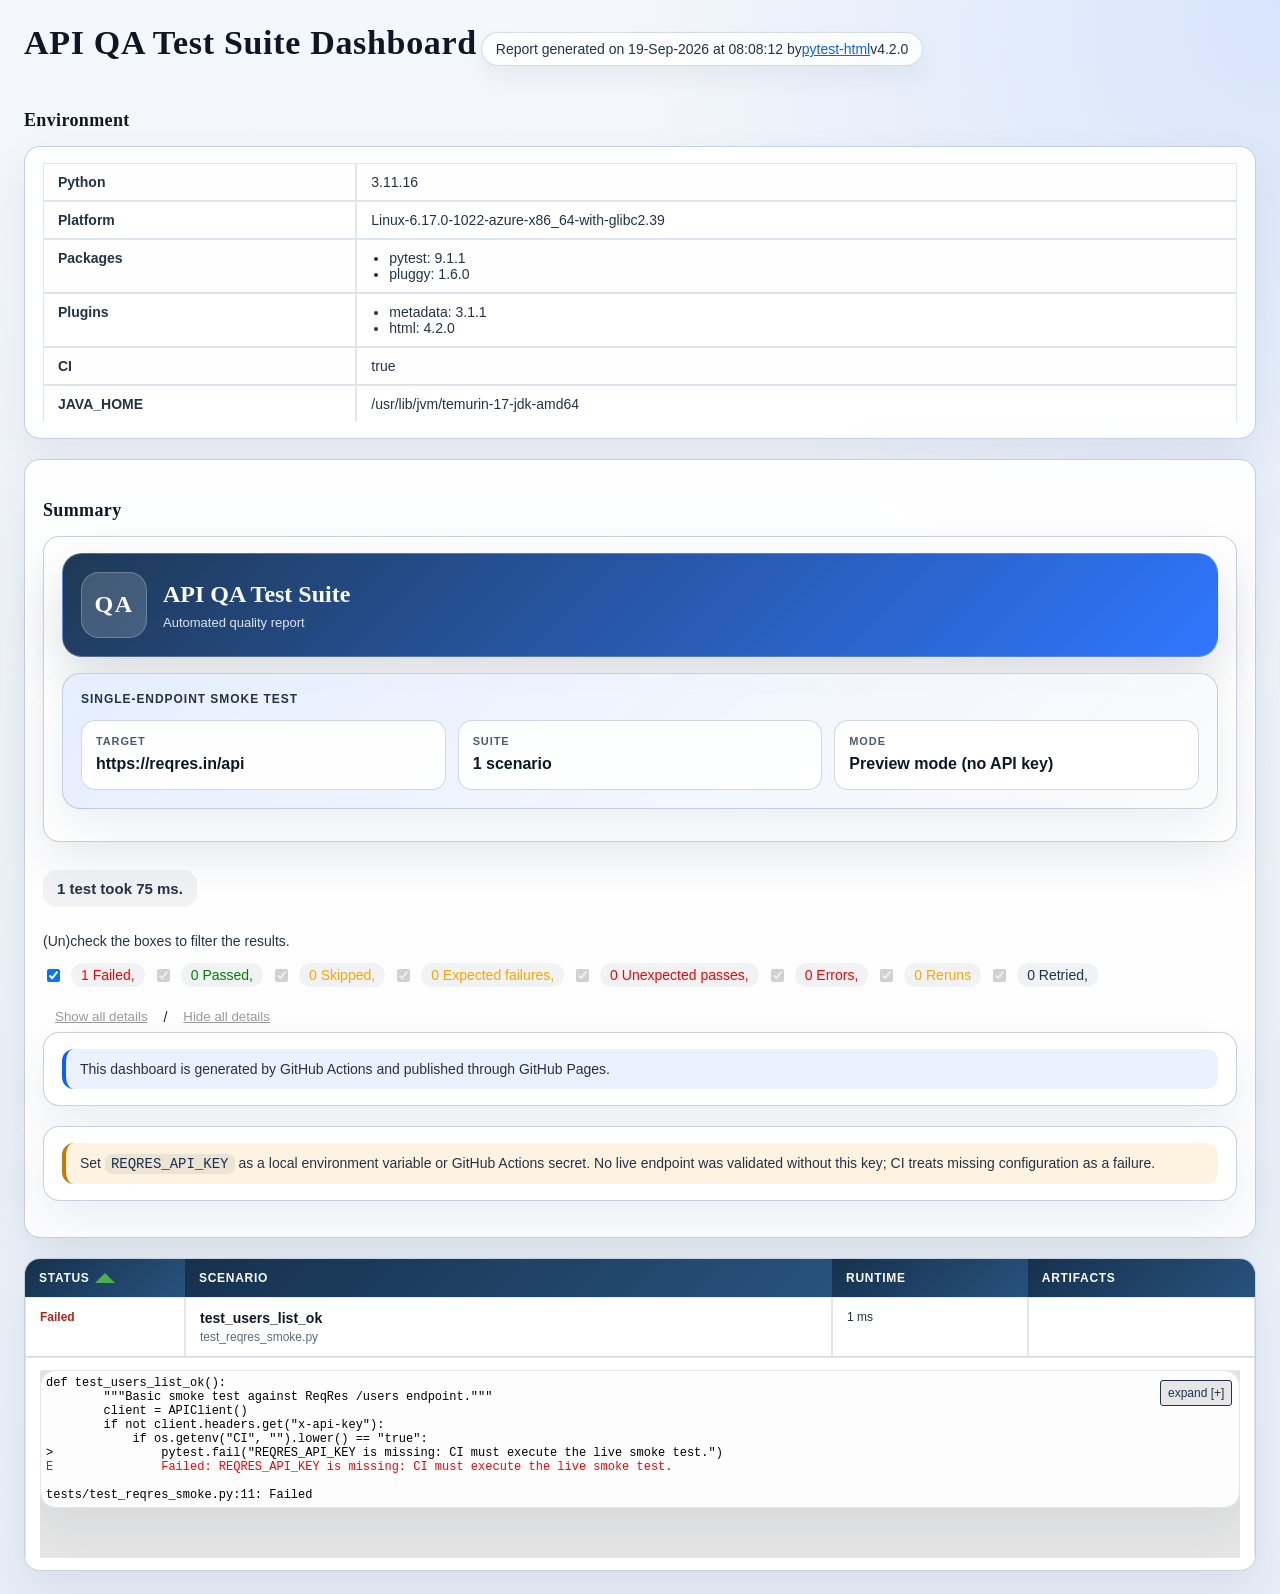
==== commit fc09dfca: "Update API QA report" ====
--- a/docs/assets/reports/api-qa/index.html
+++ b/docs/assets/reports/api-qa/index.html
@@ -703,7 +703,7 @@
   </head>
   <body>
     <h1 id="title">API QA Test Suite Dashboard</h1>
-    <p>Report generated on 28-Feb-2026 at 00:32:35 by <a href="https://pypi.python.org/pypi/pytest-html">pytest-html</a>
+    <p>Report generated on 19-Sep-2026 at 08:08:12 by <a href="https://pypi.python.org/pypi/pytest-html">pytest-html</a>
         v4.2.0</p>
     <div id="environment-header">
       <h2>Environment</h2>
@@ -757,9 +757,9 @@
       <div class="summary__data">
         <h2>Summary</h2>
         <div class="additional-summary prefix">
-          <section class="qa-brand"><div class="qa-brand__mark">QA</div><div class="qa-brand__content"><p class="qa-brand__title">API QA Test Suite</p><p class="qa-brand__subtitle">Automated quality report</p></div></section><section class="qa-hero"><p class="qa-hero__eyebrow">Release Readiness Snapshot</p><div class="qa-hero__grid"><div class="qa-metric"><span class="qa-metric__label">Target</span><strong>https://reqres.in/api</strong></div><div class="qa-metric"><span class="qa-metric__label">Suite</span><strong>1 scenario</strong></div><div class="qa-metric"><span class="qa-metric__label">Mode</span><strong>Preview mode (no API key)</strong></div></div></section>
+          <section class="qa-brand"><div class="qa-brand__mark">QA</div><div class="qa-brand__content"><p class="qa-brand__title">API QA Test Suite</p><p class="qa-brand__subtitle">Automated quality report</p></div></section><section class="qa-hero"><p class="qa-hero__eyebrow">Single-endpoint smoke test</p><div class="qa-hero__grid"><div class="qa-metric"><span class="qa-metric__label">Target</span><strong>https://reqres.in/api</strong></div><div class="qa-metric"><span class="qa-metric__label">Suite</span><strong>1 scenario</strong></div><div class="qa-metric"><span class="qa-metric__label">Mode</span><strong>Preview mode (no API key)</strong></div></div></section>
         </div>
-        <p class="run-count">0 test took 70 ms.</p>
+        <p class="run-count">1 test took 75 ms.</p>
         <p class="filter">(Un)check the boxes to filter the results.</p>
         <div class="summary__reload">
           <div class="summary__reload__button hidden" onclick="location.reload()">
@@ -769,12 +769,12 @@
         <div class="summary__spacer"></div>
         <div class="controls">
           <div class="filters">
-            <input checked="true" class="filter" name="filter_checkbox" type="checkbox" data-test-result="failed" disabled>
-            <span class="failed">0 Failed,</span>
+            <input checked="true" class="filter" name="filter_checkbox" type="checkbox" data-test-result="failed" >
+            <span class="failed">1 Failed,</span>
             <input checked="true" class="filter" name="filter_checkbox" type="checkbox" data-test-result="passed" disabled>
             <span class="passed">0 Passed,</span>
-            <input checked="true" class="filter" name="filter_checkbox" type="checkbox" data-test-result="skipped" >
-            <span class="skipped">1 Skipped,</span>
+            <input checked="true" class="filter" name="filter_checkbox" type="checkbox" data-test-result="skipped" disabled>
+            <span class="skipped">0 Skipped,</span>
             <input checked="true" class="filter" name="filter_checkbox" type="checkbox" data-test-result="xfailed" disabled>
             <span class="xfailed">0 Expected failures,</span>
             <input checked="true" class="filter" name="filter_checkbox" type="checkbox" data-test-result="xpassed" disabled>
@@ -795,7 +795,7 @@
         <p class="qa-summary-note">This dashboard is generated by GitHub Actions and published through GitHub Pages.</p>
       </div>
       <div class="additional-summary postfix">
-        <p class="qa-summary-note qa-summary-note--warning">Add <code>extra_headers.x-api-key</code> in config/settings.json or a <code>REQRES_API_KEY</code> GitHub Actions secret to run the live ReqRes smoke check.</p>
+        <p class="qa-summary-note qa-summary-note--warning">Set <code>REQRES_API_KEY</code> as a local environment variable or GitHub Actions secret. No live endpoint was validated without this key; CI treats missing configuration as a failure.</p>
       </div>
     </div>
     <table id="results-table">
@@ -809,7 +809,7 @@
       </thead>
     </table>
   <footer>
-    <div id="data-container" data-jsonblob="{&#34;environment&#34;: {&#34;Python&#34;: &#34;3.11.14&#34;, &#34;Platform&#34;: &#34;Linux-6.14.0-1017-azure-x86_64-with-glibc2.39&#34;, &#34;Packages&#34;: {&#34;pytest&#34;: &#34;9.0.2&#34;, &#34;pluggy&#34;: &#34;1.6.0&#34;}, &#34;Plugins&#34;: {&#34;metadata&#34;: &#34;3.1.1&#34;, &#34;html&#34;: &#34;4.2.0&#34;}, &#34;CI&#34;: &#34;true&#34;, &#34;JAVA_HOME&#34;: &#34;/usr/lib/jvm/temurin-17-jdk-amd64&#34;}, &#34;tests&#34;: {&#34;tests/test_reqres_smoke.py::test_users_list_ok&#34;: [{&#34;extras&#34;: [], &#34;result&#34;: &#34;Skipped&#34;, &#34;testId&#34;: &#34;&lt;span class=\&#34;qa-test-name\&#34;&gt;test_users_list_ok&lt;/span&gt;&lt;span class=\&#34;qa-test-path\&#34;&gt;test_reqres_smoke.py&lt;/span&gt;&#34;, &#34;duration&#34;: &#34;1 ms&#34;, &#34;resultsTableRow&#34;: [&#34;&lt;td class=\&#34;col-result\&#34;&gt;Skipped&lt;/td&gt;&#34;, &#34;&lt;td class=\&#34;col-testId\&#34;&gt;&lt;span class=\&#34;qa-test-name\&#34;&gt;test_users_list_ok&lt;/span&gt;&lt;span class=\&#34;qa-test-path\&#34;&gt;test_reqres_smoke.py&lt;/span&gt;&lt;/td&gt;&#34;, &#34;&lt;td class=\&#34;col-duration\&#34;&gt;1 ms&lt;/td&gt;&#34;, &#34;&lt;td class=\&#34;col-links\&#34;&gt;&lt;/td&gt;&#34;], &#34;log&#34;: &#34;(&amp;#x27;/home/runner/work/api-qa-test-suite/api-qa-test-suite/tests/test_reqres_smoke.py&amp;#x27;, 9, &amp;#x27;Skipped: ReqRes requires x-api-key. Set config.extra_headers.x-api-key or REQRES_API_KEY to run this test.&amp;#x27;)\n&#34;}]}, &#34;renderCollapsed&#34;: [&#34;passed&#34;], &#34;initialSort&#34;: &#34;result&#34;, &#34;title&#34;: &#34;API QA Test Suite Dashboard&#34;}"></div>
+    <div id="data-container" data-jsonblob="{&#34;environment&#34;: {&#34;Python&#34;: &#34;3.11.16&#34;, &#34;Platform&#34;: &#34;Linux-6.17.0-1022-azure-x86_64-with-glibc2.39&#34;, &#34;Packages&#34;: {&#34;pytest&#34;: &#34;9.1.1&#34;, &#34;pluggy&#34;: &#34;1.6.0&#34;}, &#34;Plugins&#34;: {&#34;metadata&#34;: &#34;3.1.1&#34;, &#34;html&#34;: &#34;4.2.0&#34;}, &#34;CI&#34;: &#34;true&#34;, &#34;JAVA_HOME&#34;: &#34;/usr/lib/jvm/temurin-17-jdk-amd64&#34;}, &#34;tests&#34;: {&#34;tests/test_reqres_smoke.py::test_users_list_ok&#34;: [{&#34;extras&#34;: [], &#34;result&#34;: &#34;Failed&#34;, &#34;testId&#34;: &#34;&lt;span class=\&#34;qa-test-name\&#34;&gt;test_users_list_ok&lt;/span&gt;&lt;span class=\&#34;qa-test-path\&#34;&gt;test_reqres_smoke.py&lt;/span&gt;&#34;, &#34;duration&#34;: &#34;1 ms&#34;, &#34;resultsTableRow&#34;: [&#34;&lt;td class=\&#34;col-result\&#34;&gt;Failed&lt;/td&gt;&#34;, &#34;&lt;td class=\&#34;col-testId\&#34;&gt;&lt;span class=\&#34;qa-test-name\&#34;&gt;test_users_list_ok&lt;/span&gt;&lt;span class=\&#34;qa-test-path\&#34;&gt;test_reqres_smoke.py&lt;/span&gt;&lt;/td&gt;&#34;, &#34;&lt;td class=\&#34;col-duration\&#34;&gt;1 ms&lt;/td&gt;&#34;, &#34;&lt;td class=\&#34;col-links\&#34;&gt;&lt;/td&gt;&#34;], &#34;log&#34;: &#34;def test_users_list_ok():\n        &amp;quot;&amp;quot;&amp;quot;Basic smoke test against ReqRes /users endpoint.&amp;quot;&amp;quot;&amp;quot;\n        client = APIClient()\n        if not client.headers.get(&amp;quot;x-api-key&amp;quot;):\n            if os.getenv(&amp;quot;CI&amp;quot;, &amp;quot;&amp;quot;).lower() == &amp;quot;true&amp;quot;:\n&amp;gt;               pytest.fail(&amp;quot;REQRES_API_KEY is missing: CI must execute the live smoke test.&amp;quot;)\nE               Failed: REQRES_API_KEY is missing: CI must execute the live smoke test.\n\ntests/test_reqres_smoke.py:11: Failed\n&#34;}]}, &#34;renderCollapsed&#34;: [&#34;passed&#34;], &#34;initialSort&#34;: &#34;result&#34;, &#34;title&#34;: &#34;API QA Test Suite Dashboard&#34;}"></div>
     <script>
       (function(){function r(e,n,t){function o(i,f){if(!n[i]){if(!e[i]){var c="function"==typeof require&&require;if(!f&&c)return c(i,!0);if(u)return u(i,!0);var a=new Error("Cannot find module '"+i+"'");throw a.code="MODULE_NOT_FOUND",a}var p=n[i]={exports:{}};e[i][0].call(p.exports,function(r){var n=e[i][1][r];return o(n||r)},p,p.exports,r,e,n,t)}return n[i].exports}for(var u="function"==typeof require&&require,i=0;i<t.length;i++)o(t[i]);return o}return r})()({1:[function(require,module,exports){
 const { getCollapsedCategory, setCollapsedIds } = require('./storage.js')
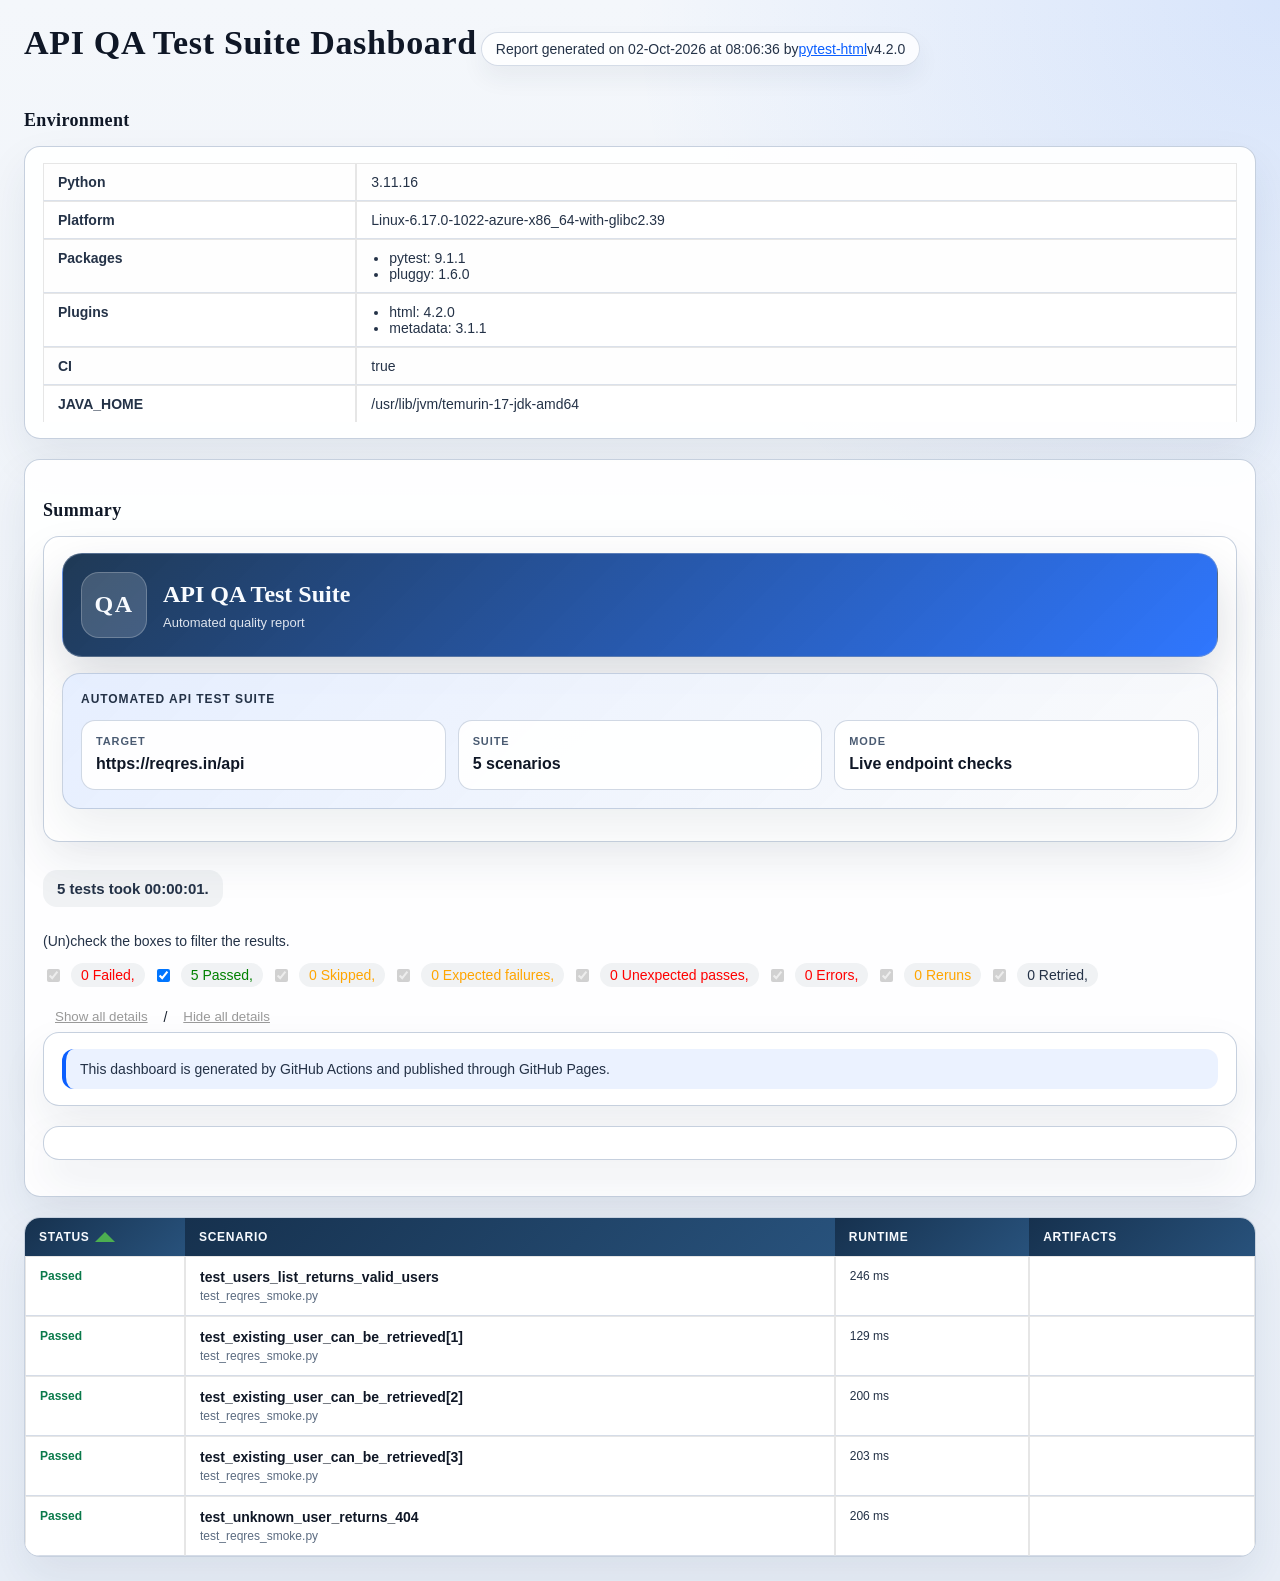
==== commit bfa8ba18: "Update API QA report" ====
--- a/docs/assets/reports/api-qa/index.html
+++ b/docs/assets/reports/api-qa/index.html
@@ -703,7 +703,7 @@
   </head>
   <body>
     <h1 id="title">API QA Test Suite Dashboard</h1>
-    <p>Report generated on 19-Sep-2026 at 08:08:12 by <a href="https://pypi.python.org/pypi/pytest-html">pytest-html</a>
+    <p>Report generated on 02-Oct-2026 at 08:06:36 by <a href="https://pypi.python.org/pypi/pytest-html">pytest-html</a>
         v4.2.0</p>
     <div id="environment-header">
       <h2>Environment</h2>
@@ -757,9 +757,9 @@
       <div class="summary__data">
         <h2>Summary</h2>
         <div class="additional-summary prefix">
-          <section class="qa-brand"><div class="qa-brand__mark">QA</div><div class="qa-brand__content"><p class="qa-brand__title">API QA Test Suite</p><p class="qa-brand__subtitle">Automated quality report</p></div></section><section class="qa-hero"><p class="qa-hero__eyebrow">Single-endpoint smoke test</p><div class="qa-hero__grid"><div class="qa-metric"><span class="qa-metric__label">Target</span><strong>https://reqres.in/api</strong></div><div class="qa-metric"><span class="qa-metric__label">Suite</span><strong>1 scenario</strong></div><div class="qa-metric"><span class="qa-metric__label">Mode</span><strong>Preview mode (no API key)</strong></div></div></section>
+          <section class="qa-brand"><div class="qa-brand__mark">QA</div><div class="qa-brand__content"><p class="qa-brand__title">API QA Test Suite</p><p class="qa-brand__subtitle">Automated quality report</p></div></section><section class="qa-hero"><p class="qa-hero__eyebrow">Automated API Test Suite</p><div class="qa-hero__grid"><div class="qa-metric"><span class="qa-metric__label">Target</span><strong>https://reqres.in/api</strong></div><div class="qa-metric"><span class="qa-metric__label">Suite</span><strong>5 scenarios</strong></div><div class="qa-metric"><span class="qa-metric__label">Mode</span><strong>Live endpoint checks</strong></div></div></section>
         </div>
-        <p class="run-count">1 test took 75 ms.</p>
+        <p class="run-count">5 tests took 00:00:01.</p>
         <p class="filter">(Un)check the boxes to filter the results.</p>
         <div class="summary__reload">
           <div class="summary__reload__button hidden" onclick="location.reload()">
@@ -769,10 +769,10 @@
         <div class="summary__spacer"></div>
         <div class="controls">
           <div class="filters">
-            <input checked="true" class="filter" name="filter_checkbox" type="checkbox" data-test-result="failed" >
-            <span class="failed">1 Failed,</span>
-            <input checked="true" class="filter" name="filter_checkbox" type="checkbox" data-test-result="passed" disabled>
-            <span class="passed">0 Passed,</span>
+            <input checked="true" class="filter" name="filter_checkbox" type="checkbox" data-test-result="failed" disabled>
+            <span class="failed">0 Failed,</span>
+            <input checked="true" class="filter" name="filter_checkbox" type="checkbox" data-test-result="passed" >
+            <span class="passed">5 Passed,</span>
             <input checked="true" class="filter" name="filter_checkbox" type="checkbox" data-test-result="skipped" disabled>
             <span class="skipped">0 Skipped,</span>
             <input checked="true" class="filter" name="filter_checkbox" type="checkbox" data-test-result="xfailed" disabled>
@@ -795,7 +795,6 @@
         <p class="qa-summary-note">This dashboard is generated by GitHub Actions and published through GitHub Pages.</p>
       </div>
       <div class="additional-summary postfix">
-        <p class="qa-summary-note qa-summary-note--warning">Set <code>REQRES_API_KEY</code> as a local environment variable or GitHub Actions secret. No live endpoint was validated without this key; CI treats missing configuration as a failure.</p>
       </div>
     </div>
     <table id="results-table">
@@ -809,7 +808,7 @@
       </thead>
     </table>
   <footer>
-    <div id="data-container" data-jsonblob="{&#34;environment&#34;: {&#34;Python&#34;: &#34;3.11.16&#34;, &#34;Platform&#34;: &#34;Linux-6.17.0-1022-azure-x86_64-with-glibc2.39&#34;, &#34;Packages&#34;: {&#34;pytest&#34;: &#34;9.1.1&#34;, &#34;pluggy&#34;: &#34;1.6.0&#34;}, &#34;Plugins&#34;: {&#34;metadata&#34;: &#34;3.1.1&#34;, &#34;html&#34;: &#34;4.2.0&#34;}, &#34;CI&#34;: &#34;true&#34;, &#34;JAVA_HOME&#34;: &#34;/usr/lib/jvm/temurin-17-jdk-amd64&#34;}, &#34;tests&#34;: {&#34;tests/test_reqres_smoke.py::test_users_list_ok&#34;: [{&#34;extras&#34;: [], &#34;result&#34;: &#34;Failed&#34;, &#34;testId&#34;: &#34;&lt;span class=\&#34;qa-test-name\&#34;&gt;test_users_list_ok&lt;/span&gt;&lt;span class=\&#34;qa-test-path\&#34;&gt;test_reqres_smoke.py&lt;/span&gt;&#34;, &#34;duration&#34;: &#34;1 ms&#34;, &#34;resultsTableRow&#34;: [&#34;&lt;td class=\&#34;col-result\&#34;&gt;Failed&lt;/td&gt;&#34;, &#34;&lt;td class=\&#34;col-testId\&#34;&gt;&lt;span class=\&#34;qa-test-name\&#34;&gt;test_users_list_ok&lt;/span&gt;&lt;span class=\&#34;qa-test-path\&#34;&gt;test_reqres_smoke.py&lt;/span&gt;&lt;/td&gt;&#34;, &#34;&lt;td class=\&#34;col-duration\&#34;&gt;1 ms&lt;/td&gt;&#34;, &#34;&lt;td class=\&#34;col-links\&#34;&gt;&lt;/td&gt;&#34;], &#34;log&#34;: &#34;def test_users_list_ok():\n        &amp;quot;&amp;quot;&amp;quot;Basic smoke test against ReqRes /users endpoint.&amp;quot;&amp;quot;&amp;quot;\n        client = APIClient()\n        if not client.headers.get(&amp;quot;x-api-key&amp;quot;):\n            if os.getenv(&amp;quot;CI&amp;quot;, &amp;quot;&amp;quot;).lower() == &amp;quot;true&amp;quot;:\n&amp;gt;               pytest.fail(&amp;quot;REQRES_API_KEY is missing: CI must execute the live smoke test.&amp;quot;)\nE               Failed: REQRES_API_KEY is missing: CI must execute the live smoke test.\n\ntests/test_reqres_smoke.py:11: Failed\n&#34;}]}, &#34;renderCollapsed&#34;: [&#34;passed&#34;], &#34;initialSort&#34;: &#34;result&#34;, &#34;title&#34;: &#34;API QA Test Suite Dashboard&#34;}"></div>
+    <div id="data-container" data-jsonblob="{&#34;environment&#34;: {&#34;Python&#34;: &#34;3.11.16&#34;, &#34;Platform&#34;: &#34;Linux-6.17.0-1022-azure-x86_64-with-glibc2.39&#34;, &#34;Packages&#34;: {&#34;pytest&#34;: &#34;9.1.1&#34;, &#34;pluggy&#34;: &#34;1.6.0&#34;}, &#34;Plugins&#34;: {&#34;html&#34;: &#34;4.2.0&#34;, &#34;metadata&#34;: &#34;3.1.1&#34;}, &#34;CI&#34;: &#34;true&#34;, &#34;JAVA_HOME&#34;: &#34;/usr/lib/jvm/temurin-17-jdk-amd64&#34;}, &#34;tests&#34;: {&#34;tests/test_reqres_smoke.py::test_users_list_returns_valid_users&#34;: [{&#34;extras&#34;: [], &#34;result&#34;: &#34;Passed&#34;, &#34;testId&#34;: &#34;&lt;span class=\&#34;qa-test-name\&#34;&gt;test_users_list_returns_valid_users&lt;/span&gt;&lt;span class=\&#34;qa-test-path\&#34;&gt;test_reqres_smoke.py&lt;/span&gt;&#34;, &#34;duration&#34;: &#34;246 ms&#34;, &#34;resultsTableRow&#34;: [&#34;&lt;td class=\&#34;col-result\&#34;&gt;Passed&lt;/td&gt;&#34;, &#34;&lt;td class=\&#34;col-testId\&#34;&gt;&lt;span class=\&#34;qa-test-name\&#34;&gt;test_users_list_returns_valid_users&lt;/span&gt;&lt;span class=\&#34;qa-test-path\&#34;&gt;test_reqres_smoke.py&lt;/span&gt;&lt;/td&gt;&#34;, &#34;&lt;td class=\&#34;col-duration\&#34;&gt;246 ms&lt;/td&gt;&#34;, &#34;&lt;td class=\&#34;col-links\&#34;&gt;&lt;/td&gt;&#34;], &#34;log&#34;: &#34;No log output captured.&#34;}], &#34;tests/test_reqres_smoke.py::test_existing_user_can_be_retrieved[1]&#34;: [{&#34;extras&#34;: [], &#34;result&#34;: &#34;Passed&#34;, &#34;testId&#34;: &#34;&lt;span class=\&#34;qa-test-name\&#34;&gt;test_existing_user_can_be_retrieved[1]&lt;/span&gt;&lt;span class=\&#34;qa-test-path\&#34;&gt;test_reqres_smoke.py&lt;/span&gt;&#34;, &#34;duration&#34;: &#34;129 ms&#34;, &#34;resultsTableRow&#34;: [&#34;&lt;td class=\&#34;col-result\&#34;&gt;Passed&lt;/td&gt;&#34;, &#34;&lt;td class=\&#34;col-testId\&#34;&gt;&lt;span class=\&#34;qa-test-name\&#34;&gt;test_existing_user_can_be_retrieved[1]&lt;/span&gt;&lt;span class=\&#34;qa-test-path\&#34;&gt;test_reqres_smoke.py&lt;/span&gt;&lt;/td&gt;&#34;, &#34;&lt;td class=\&#34;col-duration\&#34;&gt;129 ms&lt;/td&gt;&#34;, &#34;&lt;td class=\&#34;col-links\&#34;&gt;&lt;/td&gt;&#34;], &#34;log&#34;: &#34;No log output captured.&#34;}], &#34;tests/test_reqres_smoke.py::test_existing_user_can_be_retrieved[2]&#34;: [{&#34;extras&#34;: [], &#34;result&#34;: &#34;Passed&#34;, &#34;testId&#34;: &#34;&lt;span class=\&#34;qa-test-name\&#34;&gt;test_existing_user_can_be_retrieved[2]&lt;/span&gt;&lt;span class=\&#34;qa-test-path\&#34;&gt;test_reqres_smoke.py&lt;/span&gt;&#34;, &#34;duration&#34;: &#34;200 ms&#34;, &#34;resultsTableRow&#34;: [&#34;&lt;td class=\&#34;col-result\&#34;&gt;Passed&lt;/td&gt;&#34;, &#34;&lt;td class=\&#34;col-testId\&#34;&gt;&lt;span class=\&#34;qa-test-name\&#34;&gt;test_existing_user_can_be_retrieved[2]&lt;/span&gt;&lt;span class=\&#34;qa-test-path\&#34;&gt;test_reqres_smoke.py&lt;/span&gt;&lt;/td&gt;&#34;, &#34;&lt;td class=\&#34;col-duration\&#34;&gt;200 ms&lt;/td&gt;&#34;, &#34;&lt;td class=\&#34;col-links\&#34;&gt;&lt;/td&gt;&#34;], &#34;log&#34;: &#34;No log output captured.&#34;}], &#34;tests/test_reqres_smoke.py::test_existing_user_can_be_retrieved[3]&#34;: [{&#34;extras&#34;: [], &#34;result&#34;: &#34;Passed&#34;, &#34;testId&#34;: &#34;&lt;span class=\&#34;qa-test-name\&#34;&gt;test_existing_user_can_be_retrieved[3]&lt;/span&gt;&lt;span class=\&#34;qa-test-path\&#34;&gt;test_reqres_smoke.py&lt;/span&gt;&#34;, &#34;duration&#34;: &#34;203 ms&#34;, &#34;resultsTableRow&#34;: [&#34;&lt;td class=\&#34;col-result\&#34;&gt;Passed&lt;/td&gt;&#34;, &#34;&lt;td class=\&#34;col-testId\&#34;&gt;&lt;span class=\&#34;qa-test-name\&#34;&gt;test_existing_user_can_be_retrieved[3]&lt;/span&gt;&lt;span class=\&#34;qa-test-path\&#34;&gt;test_reqres_smoke.py&lt;/span&gt;&lt;/td&gt;&#34;, &#34;&lt;td class=\&#34;col-duration\&#34;&gt;203 ms&lt;/td&gt;&#34;, &#34;&lt;td class=\&#34;col-links\&#34;&gt;&lt;/td&gt;&#34;], &#34;log&#34;: &#34;No log output captured.&#34;}], &#34;tests/test_reqres_smoke.py::test_unknown_user_returns_404&#34;: [{&#34;extras&#34;: [], &#34;result&#34;: &#34;Passed&#34;, &#34;testId&#34;: &#34;&lt;span class=\&#34;qa-test-name\&#34;&gt;test_unknown_user_returns_404&lt;/span&gt;&lt;span class=\&#34;qa-test-path\&#34;&gt;test_reqres_smoke.py&lt;/span&gt;&#34;, &#34;duration&#34;: &#34;206 ms&#34;, &#34;resultsTableRow&#34;: [&#34;&lt;td class=\&#34;col-result\&#34;&gt;Passed&lt;/td&gt;&#34;, &#34;&lt;td class=\&#34;col-testId\&#34;&gt;&lt;span class=\&#34;qa-test-name\&#34;&gt;test_unknown_user_returns_404&lt;/span&gt;&lt;span class=\&#34;qa-test-path\&#34;&gt;test_reqres_smoke.py&lt;/span&gt;&lt;/td&gt;&#34;, &#34;&lt;td class=\&#34;col-duration\&#34;&gt;206 ms&lt;/td&gt;&#34;, &#34;&lt;td class=\&#34;col-links\&#34;&gt;&lt;/td&gt;&#34;], &#34;log&#34;: &#34;No log output captured.&#34;}]}, &#34;renderCollapsed&#34;: [&#34;passed&#34;], &#34;initialSort&#34;: &#34;result&#34;, &#34;title&#34;: &#34;API QA Test Suite Dashboard&#34;}"></div>
     <script>
       (function(){function r(e,n,t){function o(i,f){if(!n[i]){if(!e[i]){var c="function"==typeof require&&require;if(!f&&c)return c(i,!0);if(u)return u(i,!0);var a=new Error("Cannot find module '"+i+"'");throw a.code="MODULE_NOT_FOUND",a}var p=n[i]={exports:{}};e[i][0].call(p.exports,function(r){var n=e[i][1][r];return o(n||r)},p,p.exports,r,e,n,t)}return n[i].exports}for(var u="function"==typeof require&&require,i=0;i<t.length;i++)o(t[i]);return o}return r})()({1:[function(require,module,exports){
 const { getCollapsedCategory, setCollapsedIds } = require('./storage.js')
